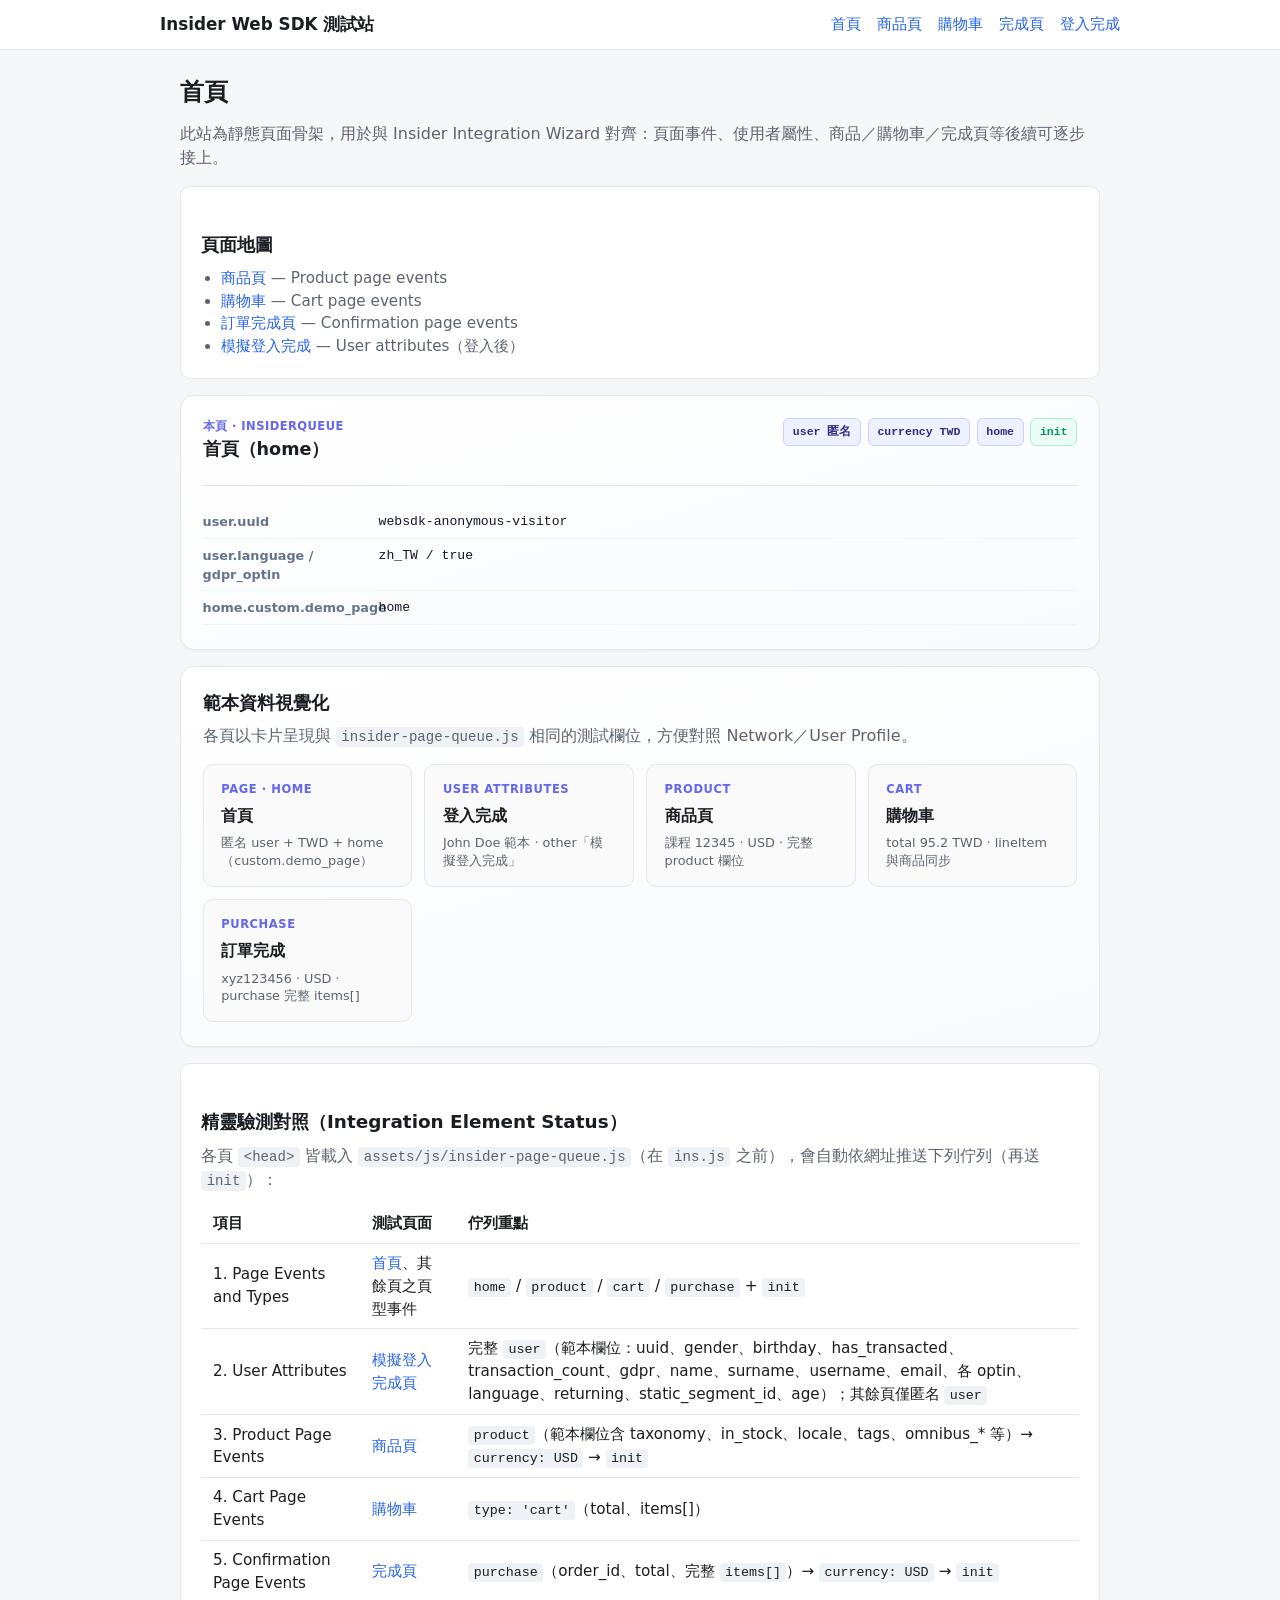
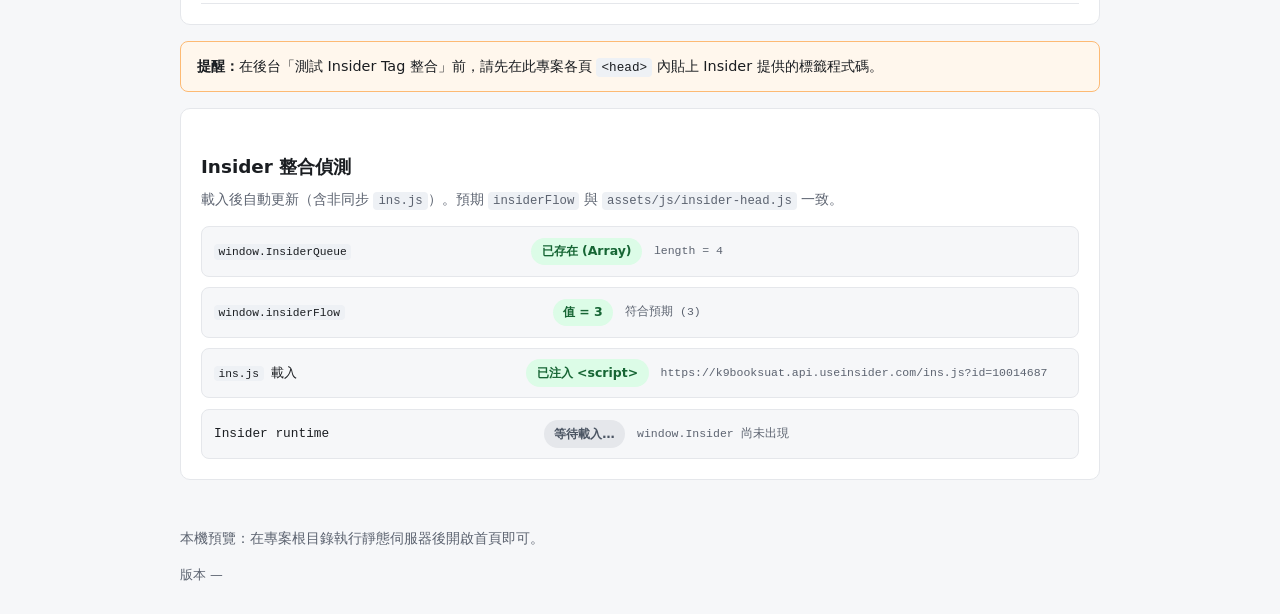
==== index.html @ 1d361bc2 "chore: update Insider Web SDK test site" ====
<!DOCTYPE html>
<html lang="zh-Hant">
  <head>
    <meta charset="utf-8" />
    <meta name="viewport" content="width=device-width, initial-scale=1" />
    <script src="assets/js/insider-head.js"></script>
    <script src="assets/js/insider-page-queue.js"></script>
    <script
      async
      src="https://k9booksuat.api.useinsider.com/ins.js?id=10014687"
    ></script>
    <title>首頁 · Insider Web SDK 測試站</title>
    <link rel="stylesheet" href="assets/css/styles.css" />
  </head>
  <body>
    <aside
      class="wizard-banner"
      id="wizard-test-banner"
      hidden
      aria-label="Insider 整合精靈測試模式"
    >
      <p>
        <strong>Insider 測試連結已啟用。</strong>
        此頁由精靈「Test Integration」開啟；請保留此分頁並依
        <strong>Testing Modal</strong> 完成步驟，再回到精靈按
        <strong>Update Test Results</strong>。若狀態未更新，請檢查是否阻擋第三方
        Cookie／追蹤保護，並確認帳號允許的網域包含此 GitHub Pages 網址。
      </p>
      <p class="wizard-banner__meta">
        <code>webSdkWizard</code> 表示精靈測試模式；
        <code>insObjectName=homePage</code> 對應「首頁 Web SDK」檢查；
        <code>queryHash</code> 為本次驗證用雜湊（由後台產生）。
      </p>
    </aside>
    <script>
      (function () {
        try {
          var q = new URLSearchParams(window.location.search);
          if (q.has("webSdkWizard") || q.has("insObjectName")) {
            document.addEventListener("DOMContentLoaded", function () {
              var el = document.getElementById("wizard-test-banner");
              if (el) el.hidden = false;
            });
          }
        } catch (e) {}
      })();
    </script>
    <header class="site-header">
      <div class="site-header-inner">
        <a class="brand" href="index.html">Insider Web SDK 測試站</a>
        <nav aria-label="主要導覽">
          <a href="index.html" aria-current="page">首頁</a>
          <a href="product.html">商品頁</a>
          <a href="cart.html">購物車</a>
          <a href="confirmation.html">完成頁</a>
          <a href="login-complete.html">登入完成</a>
        </nav>
      </div>
    </header>
    <main>
      <h1>首頁</h1>
      <p>
        此站為靜態頁面骨架，用於與 Insider Integration Wizard
        對齊：頁面事件、使用者屬性、商品／購物車／完成頁等後續可逐步接上。
      </p>
      <div class="card">
        <h2>頁面地圖</h2>
        <ul class="meta">
          <li><a href="product.html">商品頁</a> — Product page events</li>
          <li><a href="cart.html">購物車</a> — Cart page events</li>
          <li>
            <a href="confirmation.html">訂單完成頁</a> — Confirmation page
            events
          </li>
          <li>
            <a href="login-complete.html">模擬登入完成</a> — User attributes（登入後）
          </li>
        </ul>
      </div>

      <section class="insider-preview insider-preview--compact" aria-labelledby="preview-home-h2">
        <header class="insider-preview__header">
          <div>
            <p class="insider-preview__eyebrow">本頁 · InsiderQueue</p>
            <h2 id="preview-home-h2" class="insider-preview__title" style="font-size: 1.1rem">
              首頁（home）
            </h2>
          </div>
          <div class="insider-preview__chips">
            <span class="chip chip--queue">user 匿名</span>
            <span class="chip chip--queue">currency TWD</span>
            <span class="chip chip--queue">home</span>
            <span class="chip chip--accent">init</span>
          </div>
        </header>
        <dl class="kv-grid insider-preview--compact">
          <div>
            <dt>user.uuid</dt>
            <dd>websdk-anonymous-visitor</dd>
          </div>
          <div>
            <dt>user.language / gdpr_optin</dt>
            <dd>zh_TW / true</dd>
          </div>
          <div>
            <dt>home.custom.demo_page</dt>
            <dd>home</dd>
          </div>
        </dl>
      </section>

      <section class="insider-preview insider-preview--dashboard" aria-labelledby="dash-title">
        <h2 id="dash-title">範本資料視覺化</h2>
        <p class="meta" style="margin-bottom: 0">
          各頁以卡片呈現與 <code>insider-page-queue.js</code> 相同的測試欄位，方便對照
          Network／User Profile。
        </p>
        <div class="dash-tiles">
          <a class="dash-tile" href="index.html">
            <p class="dash-tile__label">Page · home</p>
            <p class="dash-tile__title">首頁</p>
            <p class="dash-tile__meta">匿名 user + TWD + home（custom.demo_page）</p>
          </a>
          <a class="dash-tile" href="login-complete.html">
            <p class="dash-tile__label">User attributes</p>
            <p class="dash-tile__title">登入完成</p>
            <p class="dash-tile__meta">John Doe 範本 · other「模擬登入完成」</p>
          </a>
          <a class="dash-tile" href="product.html">
            <p class="dash-tile__label">Product</p>
            <p class="dash-tile__title">商品頁</p>
            <p class="dash-tile__meta">課程 12345 · USD · 完整 product 欄位</p>
          </a>
          <a class="dash-tile" href="cart.html">
            <p class="dash-tile__label">Cart</p>
            <p class="dash-tile__title">購物車</p>
            <p class="dash-tile__meta">total 95.2 TWD · lineItem 與商品同步</p>
          </a>
          <a class="dash-tile" href="confirmation.html">
            <p class="dash-tile__label">Purchase</p>
            <p class="dash-tile__title">訂單完成</p>
            <p class="dash-tile__meta">xyz123456 · USD · purchase 完整 items[]</p>
          </a>
        </div>
      </section>

      <div class="card">
        <h2>精靈驗測對照（Integration Element Status）</h2>
        <p class="meta" style="margin-bottom: 0.75rem">
          各頁 <code>&lt;head&gt;</code> 皆載入
          <code>assets/js/insider-page-queue.js</code>（在
          <code>ins.js</code> 之前），會自動依網址推送下列佇列（再送
          <code>init</code>）：
        </p>
        <table>
          <thead>
            <tr>
              <th>項目</th>
              <th>測試頁面</th>
              <th>佇列重點</th>
            </tr>
          </thead>
          <tbody>
            <tr>
              <td>1. Page Events and Types</td>
              <td>
                <a href="index.html">首頁</a>、其餘頁之頁型事件
              </td>
              <td><code>home</code> / <code>product</code> / <code>cart</code> / <code>purchase</code> + <code>init</code></td>
            </tr>
            <tr>
              <td>2. User Attributes</td>
              <td>
                <a href="login-complete.html">模擬登入完成頁</a>
              </td>
              <td>
                完整 <code>user</code>（範本欄位：uuid、gender、birthday、has_transacted、transaction_count、gdpr、name、surname、username、email、各
                optin、language、returning、static_segment_id、age）；其餘頁僅匿名
                <code>user</code>
              </td>
            </tr>
            <tr>
              <td>3. Product Page Events</td>
              <td><a href="product.html">商品頁</a></td>
              <td>
                <code>product</code>（範本欄位含 taxonomy、in_stock、locale、tags、omnibus_* 等）→
                <code>currency: USD</code> → <code>init</code>
              </td>
            </tr>
            <tr>
              <td>4. Cart Page Events</td>
              <td><a href="cart.html">購物車</a></td>
              <td><code>type: &apos;cart&apos;</code>（total、items[]）</td>
            </tr>
            <tr>
              <td>5. Confirmation Page Events</td>
              <td><a href="confirmation.html">完成頁</a></td>
              <td>
                <code>purchase</code>（order_id、total、完整
                <code>items[]</code>）→ <code>currency: USD</code> →
                <code>init</code>
              </td>
            </tr>
          </tbody>
        </table>
      </div>
      <div class="notice">
        <strong>提醒：</strong>在後台「測試 Insider Tag
        整合」前，請先在此專案各頁 <code>&lt;head&gt;</code> 內貼上 Insider
        提供的標籤程式碼。
      </div>

      <section
        class="card insider-diagnostics"
        id="insider-diagnostics"
        aria-labelledby="insider-diagnostics-heading"
      >
        <h2 id="insider-diagnostics-heading">Insider 整合偵測</h2>
        <p class="insider-diagnostics__hint">
          載入後自動更新（含非同步 <code>ins.js</code>）。預期
          <code>insiderFlow</code> 與
          <code>assets/js/insider-head.js</code> 一致。
        </p>
        <div class="insider-diagnostics__table" role="list">
          <div class="insider-diagnostics__row" role="listitem">
            <div class="insider-diagnostics__label">
              <code>window.InsiderQueue</code>
            </div>
            <div>
              <span
                class="insider-diagnostics__pill insider-diagnostics__pill--muted"
                data-diag="queue-status"
                >檢查中…</span
              >
            </div>
            <div class="insider-diagnostics__detail" data-diag="queue-detail">
              —
            </div>
          </div>
          <div class="insider-diagnostics__row" role="listitem">
            <div class="insider-diagnostics__label">
              <code>window.insiderFlow</code>
            </div>
            <div>
              <span
                class="insider-diagnostics__pill insider-diagnostics__pill--muted"
                data-diag="flow-status"
                >檢查中…</span
              >
            </div>
            <div class="insider-diagnostics__detail" data-diag="flow-detail">
              —
            </div>
          </div>
          <div class="insider-diagnostics__row" role="listitem">
            <div class="insider-diagnostics__label"><code>ins.js</code> 載入</div>
            <div>
              <span
                class="insider-diagnostics__pill insider-diagnostics__pill--muted"
                data-diag="script-status"
                >檢查中…</span
              >
            </div>
            <div class="insider-diagnostics__detail" data-diag="script-detail">
              —
            </div>
          </div>
          <div class="insider-diagnostics__row" role="listitem">
            <div class="insider-diagnostics__label">Insider runtime</div>
            <div>
              <span
                class="insider-diagnostics__pill insider-diagnostics__pill--muted"
                data-diag="runtime-status"
                >檢查中…</span
              >
            </div>
            <div class="insider-diagnostics__detail" data-diag="runtime-detail">
              —
            </div>
          </div>
        </div>
      </section>
    </main>
    <footer class="site-footer">
      <p>本機預覽：在專案根目錄執行靜態伺服器後開啟首頁即可。</p>
      <p class="site-version">版本 <span class="js-version-display">—</span></p>
    </footer>
    <script src="assets/js/site.js" defer></script>
    <script src="assets/js/insider-diagnostics.js" defer></script>
  </body>
</html>
---- assets/css/styles.css ----
:root {
  --bg: #f6f7f9;
  --surface: #fff;
  --text: #1a1d21;
  --muted: #5c6370;
  --accent: #2563eb;
  --border: #e5e7eb;
  --warn-bg: #fff7ed;
  --warn-border: #fdba74;
}

*,
*::before,
*::after {
  box-sizing: border-box;
}

body {
  margin: 0;
  font-family: system-ui, -apple-system, "Segoe UI", Roboto, "Noto Sans TC",
    sans-serif;
  font-size: 16px;
  line-height: 1.5;
  color: var(--text);
  background: var(--bg);
}

.wizard-banner {
  max-width: 960px;
  margin: 0 auto;
  padding: 0.75rem 1.25rem;
  background: #eff6ff;
  border-bottom: 1px solid #bfdbfe;
  font-size: 0.9rem;
  color: var(--text);
}

.wizard-banner p {
  margin: 0 0 0.5rem;
  color: var(--text);
}

.wizard-banner p:last-child {
  margin-bottom: 0;
}

.wizard-banner__meta {
  font-size: 0.82rem;
  color: var(--muted);
}

a {
  color: var(--accent);
  text-decoration: none;
}

a:hover {
  text-decoration: underline;
}

.site-header {
  background: var(--surface);
  border-bottom: 1px solid var(--border);
  padding: 0.75rem 1.25rem;
  position: sticky;
  top: 0;
  z-index: 10;
}

.site-header-inner {
  max-width: 960px;
  margin: 0 auto;
  display: flex;
  align-items: center;
  justify-content: space-between;
  gap: 1rem;
  flex-wrap: wrap;
}

.brand {
  font-weight: 700;
  font-size: 1.05rem;
  color: var(--text);
}

.brand:hover {
  text-decoration: none;
}

nav {
  display: flex;
  flex-wrap: wrap;
  gap: 0.5rem 1rem;
}

nav a {
  font-size: 0.95rem;
}

main {
  max-width: 960px;
  margin: 0 auto;
  padding: 1.5rem 1.25rem 3rem;
}

h1 {
  font-size: 1.5rem;
  margin: 0 0 0.75rem;
}

h2 {
  font-size: 1.15rem;
  margin: 1.5rem 0 0.5rem;
}

p {
  margin: 0 0 1rem;
  color: var(--muted);
}

.card {
  background: var(--surface);
  border: 1px solid var(--border);
  border-radius: 10px;
  padding: 1.25rem;
  margin-top: 1rem;
}

.notice {
  background: var(--warn-bg);
  border: 1px solid var(--warn-border);
  border-radius: 8px;
  padding: 0.875rem 1rem;
  font-size: 0.9rem;
  color: var(--text);
  margin-top: 1rem;
}

.notice strong {
  color: var(--text);
}

ul.meta {
  margin: 0;
  padding-left: 1.25rem;
  color: var(--muted);
  font-size: 0.95rem;
}

code {
  font-size: 0.88em;
  background: #eef1f5;
  padding: 0.15em 0.4em;
  border-radius: 4px;
}

table {
  width: 100%;
  border-collapse: collapse;
  font-size: 0.95rem;
  margin-top: 0.5rem;
}

th,
td {
  text-align: left;
  padding: 0.5rem 0.75rem;
  border-bottom: 1px solid var(--border);
}

th {
  font-weight: 600;
  color: var(--text);
}

.site-footer {
  max-width: 960px;
  margin: 0 auto;
  padding: 0 1.25rem 2rem;
  font-size: 0.85rem;
  color: var(--muted);
}

.site-footer .site-version {
  margin: 0.35rem 0 0;
  font-size: 0.8rem;
  color: var(--muted);
}

/* Insider 整合偵測區塊 */
.insider-diagnostics {
  margin-top: 1rem;
}

.insider-diagnostics__hint {
  margin: 0 0 1rem;
  font-size: 0.875rem;
  color: var(--muted);
}

.insider-diagnostics__table {
  display: flex;
  flex-direction: column;
  gap: 0.65rem;
}

.insider-diagnostics__row {
  display: grid;
  grid-template-columns: minmax(0, 1fr) auto minmax(0, 1.35fr);
  gap: 0.65rem 0.75rem;
  align-items: center;
  padding: 0.65rem 0.75rem;
  background: var(--bg);
  border: 1px solid var(--border);
  border-radius: 8px;
}

@media (max-width: 640px) {
  .insider-diagnostics__row {
    grid-template-columns: 1fr;
    align-items: start;
  }
}

.insider-diagnostics__label {
  font-family: ui-monospace, SFMono-Regular, Menlo, Monaco, Consolas, monospace;
  font-size: 0.8rem;
  color: var(--text);
  word-break: break-all;
}

.insider-diagnostics__pill {
  display: inline-block;
  font-size: 0.78rem;
  font-weight: 600;
  padding: 0.28rem 0.65rem;
  border-radius: 999px;
  white-space: nowrap;
}

.insider-diagnostics__pill--ok {
  background: #dcfce7;
  color: #166534;
}

.insider-diagnostics__pill--warn {
  background: #fef3c7;
  color: #92400e;
}

.insider-diagnostics__pill--bad {
  background: #fee2e2;
  color: #991b1b;
}

.insider-diagnostics__pill--muted {
  background: #e5e7eb;
  color: #4b5563;
}

.insider-diagnostics__detail {
  font-family: ui-monospace, SFMono-Regular, Menlo, Monaco, Consolas, monospace;
  font-size: 0.72rem;
  color: var(--muted);
  word-break: break-all;
  line-height: 1.45;
}

/* —— Insider 範本資料視覺化（與 insider-page-queue.js 對齊） —— */
:root {
  --preview-ink: #312e81;
  --preview-soft: #eef2ff;
  --preview-line: #c7d2fe;
  --preview-ok: #059669;
}

.insider-preview {
  background: linear-gradient(165deg, #fff 0%, #f8fafc 100%);
  border: 1px solid var(--border);
  border-radius: 14px;
  padding: 1.35rem 1.35rem 1.5rem;
  margin-top: 1rem;
  box-shadow: 0 1px 2px rgba(15, 23, 42, 0.04);
}

.insider-preview > h2:first-child {
  margin-top: 0;
}

.insider-preview__eyebrow {
  margin: 0 0 0.25rem;
  font-size: 0.72rem;
  font-weight: 600;
  letter-spacing: 0.04em;
  text-transform: uppercase;
  color: #6366f1;
}

.insider-preview__title {
  margin: 0 0 0.5rem;
  font-size: 1.35rem;
  line-height: 1.25;
  color: var(--text);
}

.insider-preview__header {
  display: flex;
  flex-wrap: wrap;
  justify-content: space-between;
  align-items: flex-start;
  gap: 1rem;
  margin-bottom: 1.25rem;
  padding-bottom: 1rem;
  border-bottom: 1px solid var(--border);
}

.insider-preview__chips {
  display: flex;
  flex-wrap: wrap;
  gap: 0.4rem;
}

.chip {
  display: inline-flex;
  align-items: center;
  font-size: 0.72rem;
  font-weight: 600;
  padding: 0.28rem 0.55rem;
  border-radius: 6px;
  font-family: ui-monospace, SFMono-Regular, Menlo, monospace;
}

.chip--queue {
  background: var(--preview-soft);
  color: var(--preview-ink);
  border: 1px solid var(--preview-line);
}

.chip--accent {
  background: #ecfdf5;
  color: var(--preview-ok);
  border: 1px solid #a7f3d0;
}

.taxonomy-crumbs {
  display: flex;
  flex-wrap: wrap;
  gap: 0.35rem;
  align-items: center;
  margin: 0.35rem 0 0;
  padding: 0;
  list-style: none;
  font-size: 0.85rem;
  color: var(--muted);
}

.taxonomy-crumbs li {
  display: inline-flex;
  align-items: center;
}

.taxonomy-crumbs li:not(:last-child)::after {
  content: "/";
  margin-left: 0.35rem;
  color: var(--border);
  font-weight: 300;
}

.tag-pills {
  display: flex;
  flex-wrap: wrap;
  gap: 0.35rem;
  margin: 0.5rem 0 0;
  padding: 0;
  list-style: none;
}

.tag-pills li {
  font-size: 0.78rem;
  padding: 0.2rem 0.55rem;
  border-radius: 999px;
  background: #f1f5f9;
  color: #475569;
  border: 1px solid #e2e8f0;
}

.product-hero {
  display: grid;
  grid-template-columns: minmax(0, 220px) 1fr;
  gap: 1.25rem;
  align-items: start;
}

@media (max-width: 640px) {
  .product-hero {
    grid-template-columns: 1fr;
  }
}

.product-hero__media {
  margin: 0;
  border-radius: 12px;
  overflow: hidden;
  border: 1px solid var(--border);
  background: #f1f5f9;
  aspect-ratio: 4 / 3;
}

.product-hero__media img {
  display: block;
  width: 100%;
  height: 100%;
  object-fit: cover;
}

.price-block {
  display: flex;
  flex-wrap: wrap;
  align-items: baseline;
  gap: 0.65rem 1rem;
  margin-bottom: 1rem;
}

.price-block__sale {
  font-size: 1.75rem;
  font-weight: 800;
  color: #0f172a;
  letter-spacing: -0.02em;
}

.price-block__list {
  font-size: 1rem;
  color: var(--muted);
  text-decoration: line-through;
}

.price-block__currency {
  font-size: 0.85rem;
  font-weight: 600;
  color: #6366f1;
  background: var(--preview-soft);
  padding: 0.2rem 0.5rem;
  border-radius: 6px;
}

.kv-grid {
  display: grid;
  gap: 0;
  margin: 0;
}

.kv-grid > div {
  display: grid;
  grid-template-columns: minmax(100px, 160px) 1fr;
  gap: 0.5rem 1rem;
  padding: 0.55rem 0;
  border-bottom: 1px solid #f1f5f9;
  font-size: 0.88rem;
}

@media (max-width: 520px) {
  .kv-grid > div {
    grid-template-columns: 1fr;
  }
}

.kv-grid dt {
  margin: 0;
  font-weight: 600;
  color: #64748b;
  font-size: 0.8rem;
}

.kv-grid dd {
  margin: 0;
  font-family: ui-monospace, SFMono-Regular, Menlo, monospace;
  font-size: 0.82rem;
  color: #0f172a;
  word-break: break-word;
}

.kv-grid dd.bool-true {
  color: var(--preview-ok);
  font-weight: 600;
}

.rating-stars {
  color: #f59e0b;
  letter-spacing: 0.08em;
}

.cart-visual {
  border-radius: 12px;
  border: 1px solid var(--border);
  overflow: hidden;
  background: var(--surface);
}

.cart-visual__head {
  display: flex;
  justify-content: space-between;
  align-items: center;
  padding: 0.75rem 1rem;
  background: linear-gradient(90deg, #f8fafc, #fff);
  border-bottom: 1px solid var(--border);
  font-weight: 600;
  font-size: 0.9rem;
}

.cart-visual__total {
  font-family: ui-monospace, Menlo, monospace;
  font-size: 1.05rem;
  color: #0f172a;
}

.cart-visual table {
  margin-top: 0;
}

.cart-visual tbody tr:last-child td {
  border-bottom: none;
}

.order-success {
  text-align: center;
  padding: 1.25rem 1rem 0.5rem;
}

.order-success__icon {
  width: 52px;
  height: 52px;
  margin: 0 auto 0.75rem;
  border-radius: 50%;
  background: #ecfdf5;
  color: var(--preview-ok);
  font-size: 1.75rem;
  line-height: 52px;
  font-weight: 700;
}

.order-success__id {
  font-family: ui-monospace, Menlo, monospace;
  font-size: 1.1rem;
  color: var(--text);
  margin: 0.25rem 0 0;
}

.user-card {
  display: grid;
  grid-template-columns: auto 1fr;
  gap: 1rem;
  align-items: start;
}

@media (max-width: 520px) {
  .user-card {
    grid-template-columns: 1fr;
    justify-items: center;
    text-align: center;
  }
}

.user-card__avatar {
  width: 88px;
  height: 88px;
  border-radius: 50%;
  background: linear-gradient(135deg, #6366f1, #8b5cf6);
  color: #fff;
  display: flex;
  align-items: center;
  justify-content: center;
  font-weight: 800;
  font-size: 1.65rem;
  flex-shrink: 0;
  box-shadow: 0 8px 24px rgba(99, 102, 241, 0.35);
}

.dash-tiles {
  display: grid;
  grid-template-columns: repeat(auto-fill, minmax(200px, 1fr));
  gap: 0.75rem;
  margin-top: 1rem;
}

.dash-tile {
  display: block;
  padding: 1rem 1.1rem;
  border-radius: 10px;
  border: 1px solid var(--border);
  background: #fafafa;
  color: inherit;
  text-decoration: none;
  transition: border-color 0.15s, box-shadow 0.15s, transform 0.12s;
}

.dash-tile:hover {
  border-color: #a5b4fc;
  box-shadow: 0 6px 20px rgba(99, 102, 241, 0.12);
  transform: translateY(-2px);
  text-decoration: none;
}

.dash-tile__label {
  font-size: 0.72rem;
  font-weight: 700;
  text-transform: uppercase;
  letter-spacing: 0.05em;
  color: #6366f1;
  margin: 0 0 0.35rem;
}

.dash-tile__title {
  margin: 0;
  font-size: 1rem;
  font-weight: 700;
  color: var(--text);
}

.dash-tile__meta {
  margin: 0.4rem 0 0;
  font-size: 0.8rem;
  color: var(--muted);
  line-height: 1.4;
}

.insider-preview--compact .kv-grid > div {
  padding: 0.4rem 0;
}
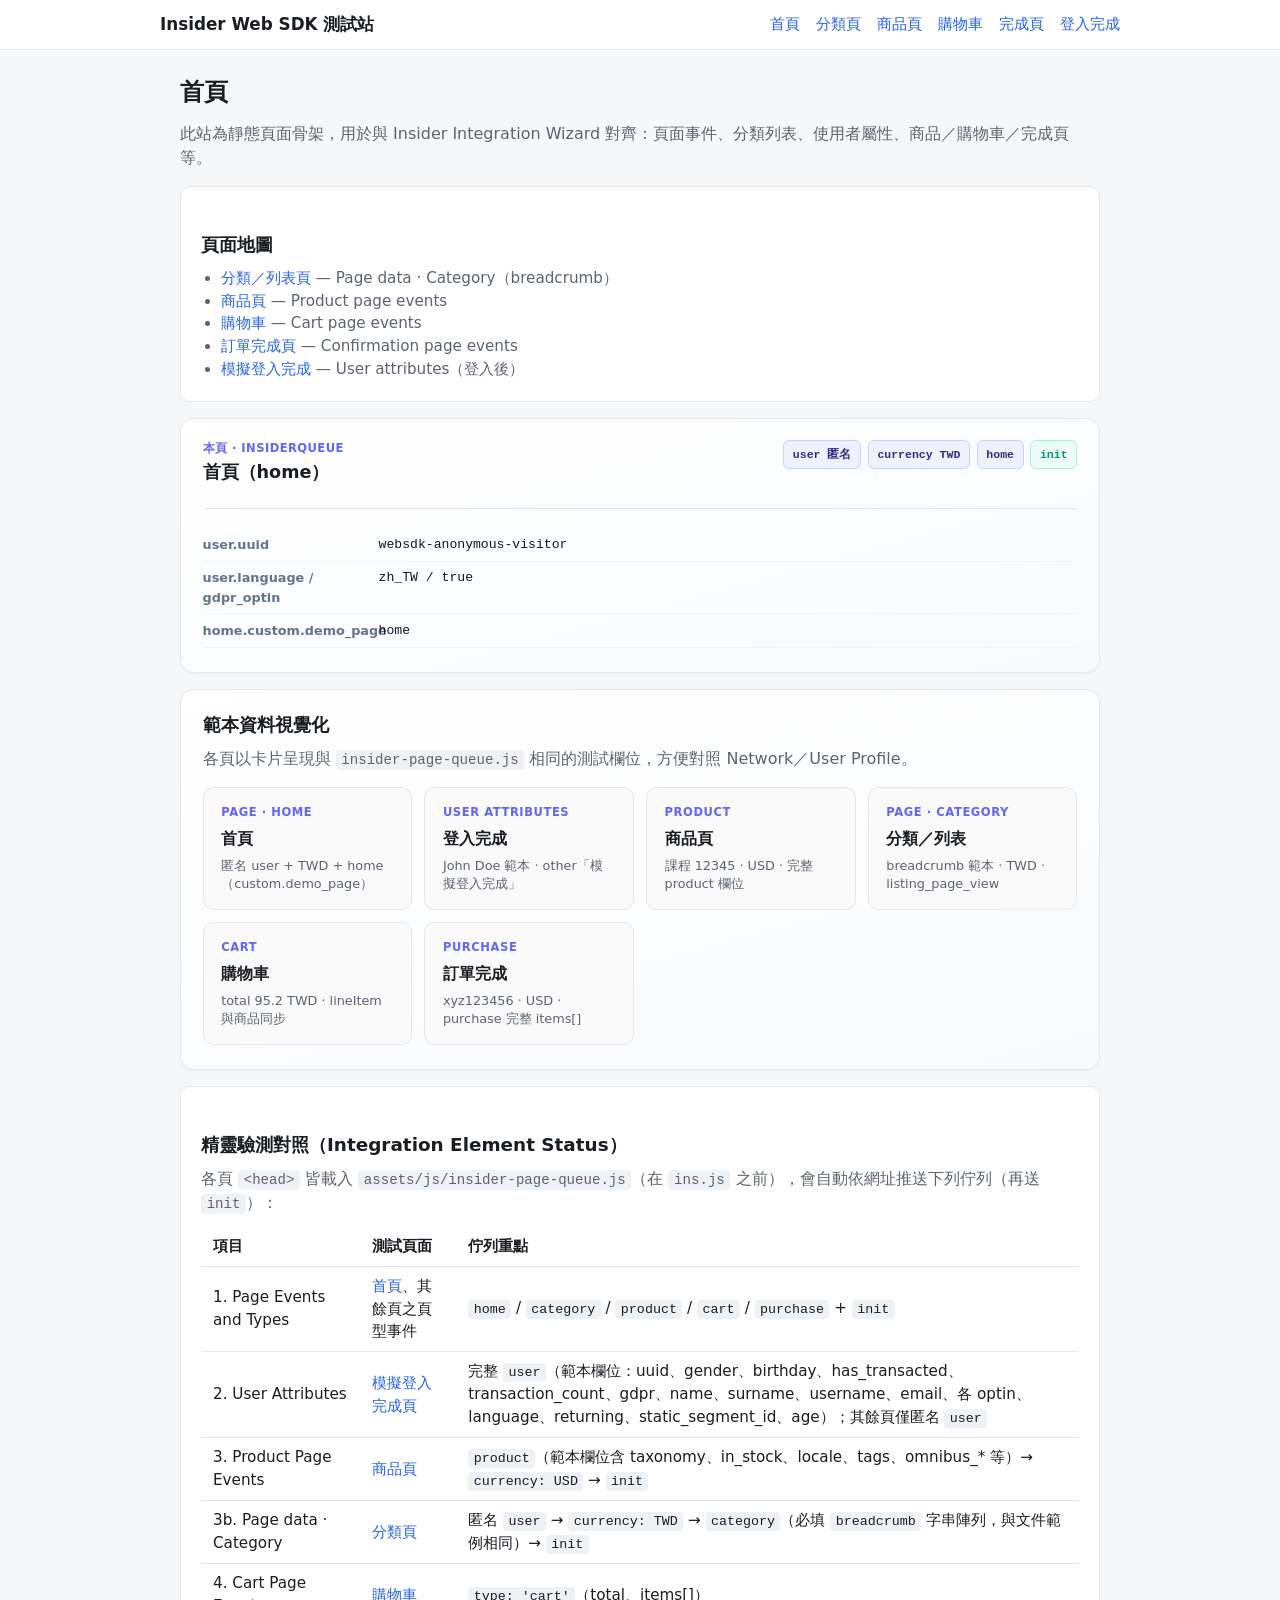
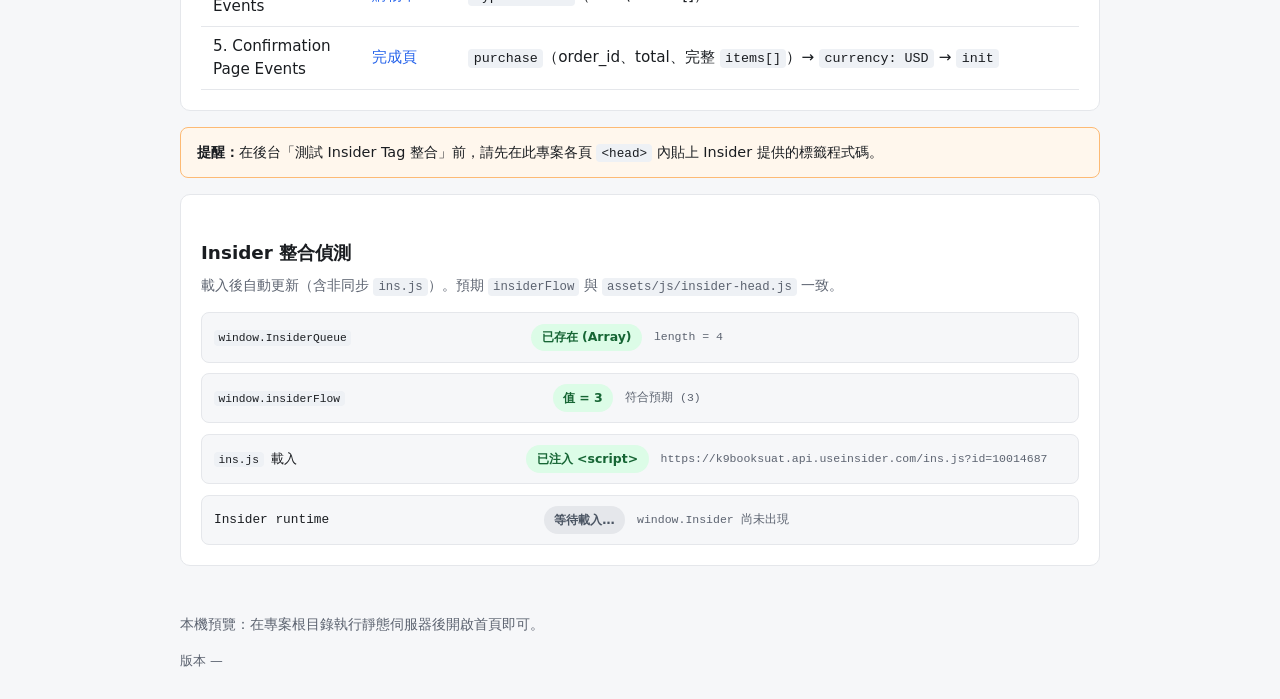
==== commit e94af8de: "chore: update Insider Web SDK test site" ====
--- a/index.html
+++ b/index.html
@@ -50,6 +50,7 @@
         <a class="brand" href="index.html">Insider Web SDK 測試站</a>
         <nav aria-label="主要導覽">
           <a href="index.html" aria-current="page">首頁</a>
+          <a href="category.html">分類頁</a>
           <a href="product.html">商品頁</a>
           <a href="cart.html">購物車</a>
           <a href="confirmation.html">完成頁</a>
@@ -61,11 +62,14 @@
       <h1>首頁</h1>
       <p>
         此站為靜態頁面骨架，用於與 Insider Integration Wizard
-        對齊：頁面事件、使用者屬性、商品／購物車／完成頁等後續可逐步接上。
+        對齊：頁面事件、分類列表、使用者屬性、商品／購物車／完成頁等。
       </p>
       <div class="card">
         <h2>頁面地圖</h2>
         <ul class="meta">
+          <li>
+            <a href="category.html">分類／列表頁</a> — Page data · Category（breadcrumb）
+          </li>
           <li><a href="product.html">商品頁</a> — Product page events</li>
           <li><a href="cart.html">購物車</a> — Cart page events</li>
           <li>
@@ -131,6 +135,11 @@
             <p class="dash-tile__title">商品頁</p>
             <p class="dash-tile__meta">課程 12345 · USD · 完整 product 欄位</p>
           </a>
+          <a class="dash-tile" href="category.html">
+            <p class="dash-tile__label">Page · category</p>
+            <p class="dash-tile__title">分類／列表</p>
+            <p class="dash-tile__meta">breadcrumb 範本 · TWD · listing_page_view</p>
+          </a>
           <a class="dash-tile" href="cart.html">
             <p class="dash-tile__label">Cart</p>
             <p class="dash-tile__title">購物車</p>
@@ -166,7 +175,7 @@
               <td>
                 <a href="index.html">首頁</a>、其餘頁之頁型事件
               </td>
-              <td><code>home</code> / <code>product</code> / <code>cart</code> / <code>purchase</code> + <code>init</code></td>
+              <td><code>home</code> / <code>category</code> / <code>product</code> / <code>cart</code> / <code>purchase</code> + <code>init</code></td>
             </tr>
             <tr>
               <td>2. User Attributes</td>
@@ -185,6 +194,15 @@
               <td>
                 <code>product</code>（範本欄位含 taxonomy、in_stock、locale、tags、omnibus_* 等）→
                 <code>currency: USD</code> → <code>init</code>
+              </td>
+            </tr>
+            <tr>
+              <td>3b. Page data · Category</td>
+              <td><a href="category.html">分類頁</a></td>
+              <td>
+                匿名 <code>user</code> → <code>currency: TWD</code> →
+                <code>category</code>（必填 <code>breadcrumb</code> 字串陣列，與文件範例相同）→
+                <code>init</code>
               </td>
             </tr>
             <tr>
--- a/assets/css/styles.css
+++ b/assets/css/styles.css
@@ -519,6 +519,153 @@
 
 .cart-visual tbody tr:last-child td {
   border-bottom: none;
+}
+
+/* 分類／列表頁 · 範本預覽（僅 UI 示意，佇列仍以 breadcrumb 為準） */
+.insider-preview--category .insider-preview__header {
+  border-bottom-color: #e0e7ff;
+}
+
+.category-preview {
+  border-radius: 12px;
+  border: 1px solid var(--border);
+  overflow: hidden;
+  background: var(--surface);
+  margin-bottom: 1rem;
+}
+
+.category-preview__banner {
+  display: flex;
+  flex-wrap: wrap;
+  align-items: center;
+  gap: 0.5rem 0.85rem;
+  padding: 0.55rem 1rem;
+  background: linear-gradient(90deg, #eef2ff, #f8fafc);
+  border-bottom: 1px solid #e0e7ff;
+  font-size: 0.8rem;
+}
+
+.category-preview__banner-label {
+  font-size: 0.68rem;
+  font-weight: 700;
+  letter-spacing: 0.06em;
+  text-transform: uppercase;
+  color: #4338ca;
+  background: #fff;
+  border: 1px solid #c7d2fe;
+  padding: 0.2rem 0.5rem;
+  border-radius: 6px;
+}
+
+.category-preview__banner-hint {
+  color: var(--muted);
+  line-height: 1.45;
+}
+
+.category-preview__banner-hint code {
+  font-size: 0.76rem;
+  padding: 0.05rem 0.3rem;
+  border-radius: 4px;
+  background: #fff;
+  border: 1px solid var(--border);
+}
+
+.category-preview__toolbar {
+  display: flex;
+  justify-content: space-between;
+  align-items: center;
+  gap: 0.75rem;
+  padding: 0.75rem 1rem;
+  background: linear-gradient(90deg, #f8fafc, #fff);
+  border-bottom: 1px solid var(--border);
+  font-weight: 600;
+  font-size: 0.9rem;
+}
+
+.category-preview__count {
+  font-weight: 500;
+  font-size: 0.82rem;
+  color: var(--muted);
+  font-family: ui-monospace, Menlo, monospace;
+}
+
+.category-preview__grid {
+  display: grid;
+  grid-template-columns: repeat(auto-fill, minmax(148px, 1fr));
+  gap: 0.75rem;
+  padding: 1rem;
+  margin: 0;
+  list-style: none;
+}
+
+.category-preview-card {
+  display: flex;
+  flex-direction: column;
+  border-radius: 10px;
+  border: 1px solid #e2e8f0;
+  background: #fff;
+  overflow: hidden;
+  transition: border-color 0.15s, box-shadow 0.15s;
+}
+
+.category-preview-card:hover {
+  border-color: #a5b4fc;
+  box-shadow: 0 6px 16px rgba(99, 102, 241, 0.1);
+}
+
+.category-preview-card__media {
+  aspect-ratio: 3 / 4;
+  background: linear-gradient(160deg, #e0e7ff 0%, #fce7f3 55%, #fae8ff 100%);
+  display: flex;
+  align-items: center;
+  justify-content: center;
+  color: #6366f1;
+  font-size: 0.72rem;
+  font-weight: 700;
+  text-align: center;
+  padding: 0.5rem;
+  line-height: 1.35;
+}
+
+.category-preview-card__media--photo {
+  padding: 0;
+}
+
+.category-preview-card__media--photo img {
+  display: block;
+  width: 100%;
+  height: 100%;
+  object-fit: cover;
+}
+
+.category-preview-card__body {
+  padding: 0.65rem 0.7rem 0.75rem;
+  flex: 1;
+  display: flex;
+  flex-direction: column;
+  gap: 0.35rem;
+}
+
+.category-preview-card__title {
+  margin: 0;
+  font-size: 0.82rem;
+  font-weight: 700;
+  line-height: 1.35;
+  color: var(--text);
+}
+
+.category-preview-card__meta {
+  margin: 0;
+  font-size: 0.72rem;
+  color: var(--muted);
+}
+
+.category-preview-card__price {
+  margin-top: auto;
+  font-size: 0.78rem;
+  font-weight: 700;
+  color: #312e81;
+  font-family: ui-monospace, Menlo, monospace;
 }
 
 .order-success {
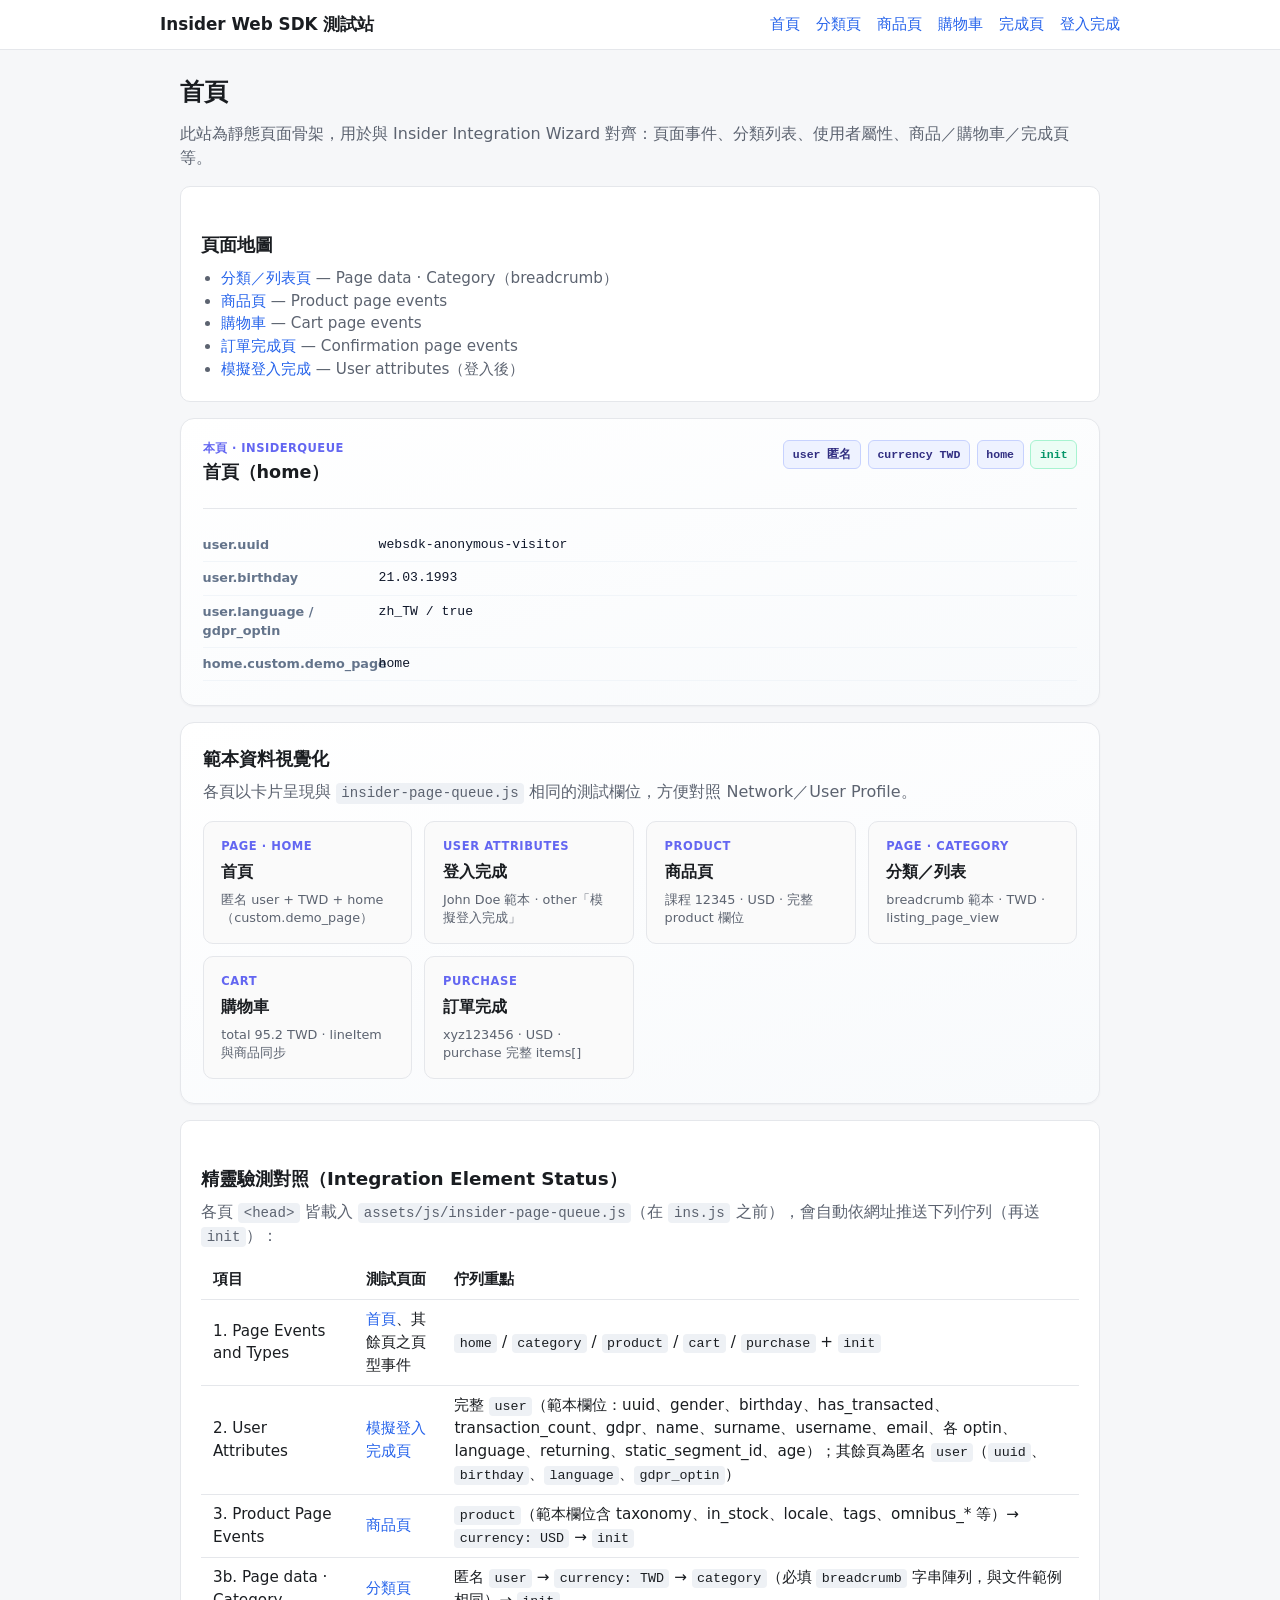
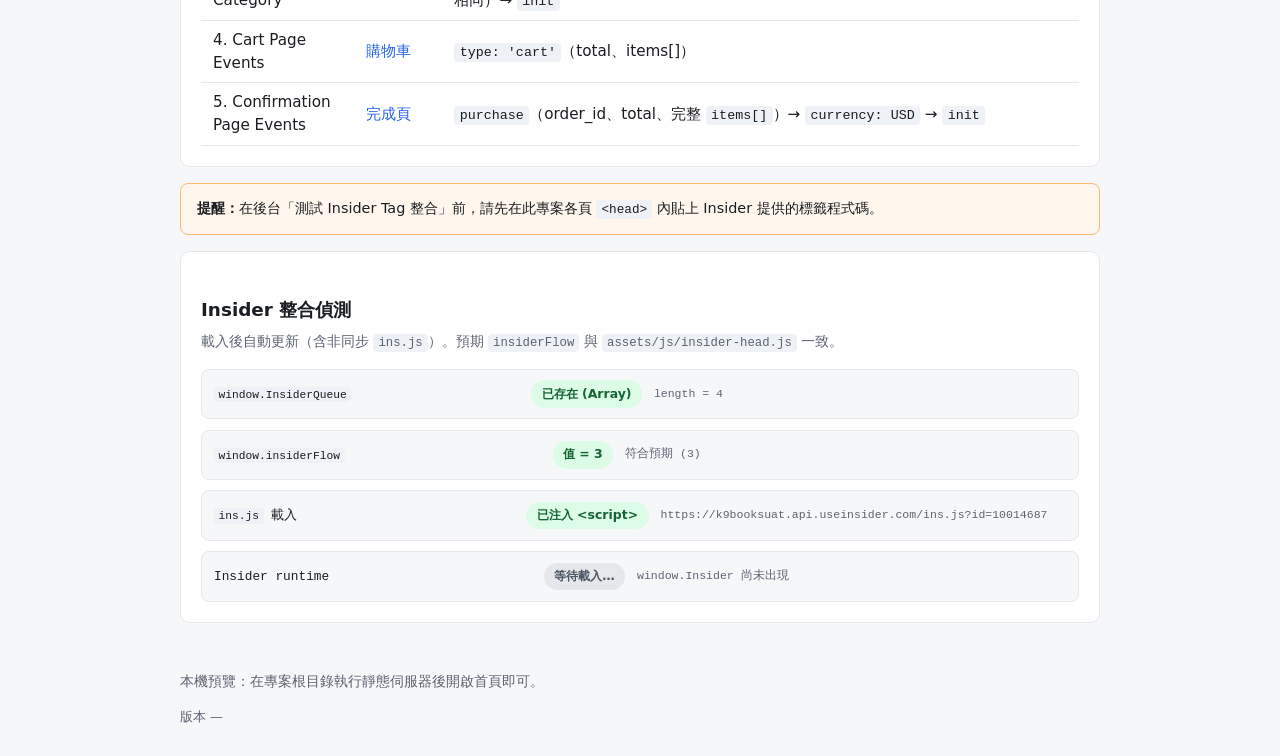
==== commit 73fe028e: "chore: update Insider Web SDK test site" ====
--- a/index.html
+++ b/index.html
@@ -103,6 +103,10 @@
             <dd>websdk-anonymous-visitor</dd>
           </div>
           <div>
+            <dt>user.birthday</dt>
+            <dd>21.03.1993</dd>
+          </div>
+          <div>
             <dt>user.language / gdpr_optin</dt>
             <dd>zh_TW / true</dd>
           </div>
@@ -184,8 +188,8 @@
               </td>
               <td>
                 完整 <code>user</code>（範本欄位：uuid、gender、birthday、has_transacted、transaction_count、gdpr、name、surname、username、email、各
-                optin、language、returning、static_segment_id、age）；其餘頁僅匿名
-                <code>user</code>
+                optin、language、returning、static_segment_id、age）；其餘頁為匿名
+                <code>user</code>（<code>uuid</code>、<code>birthday</code>、<code>language</code>、<code>gdpr_optin</code>）
               </td>
             </tr>
             <tr>
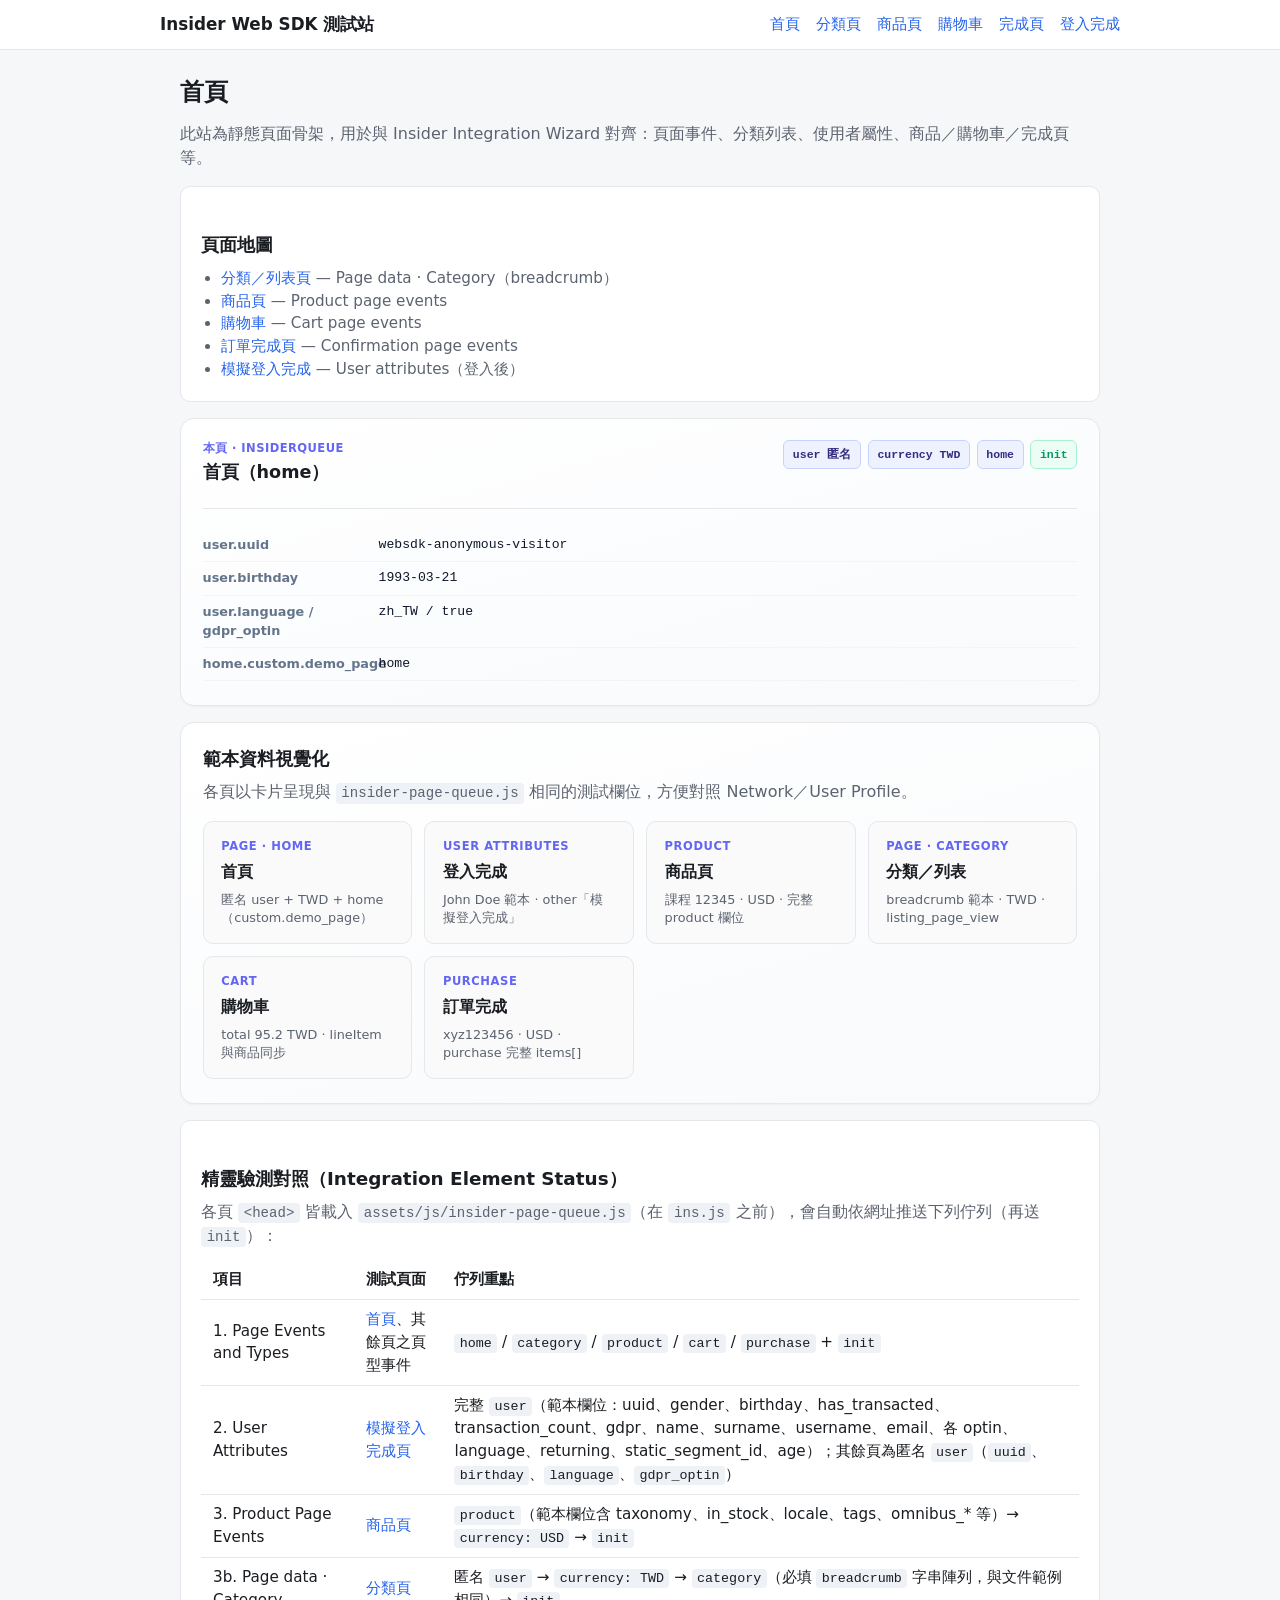
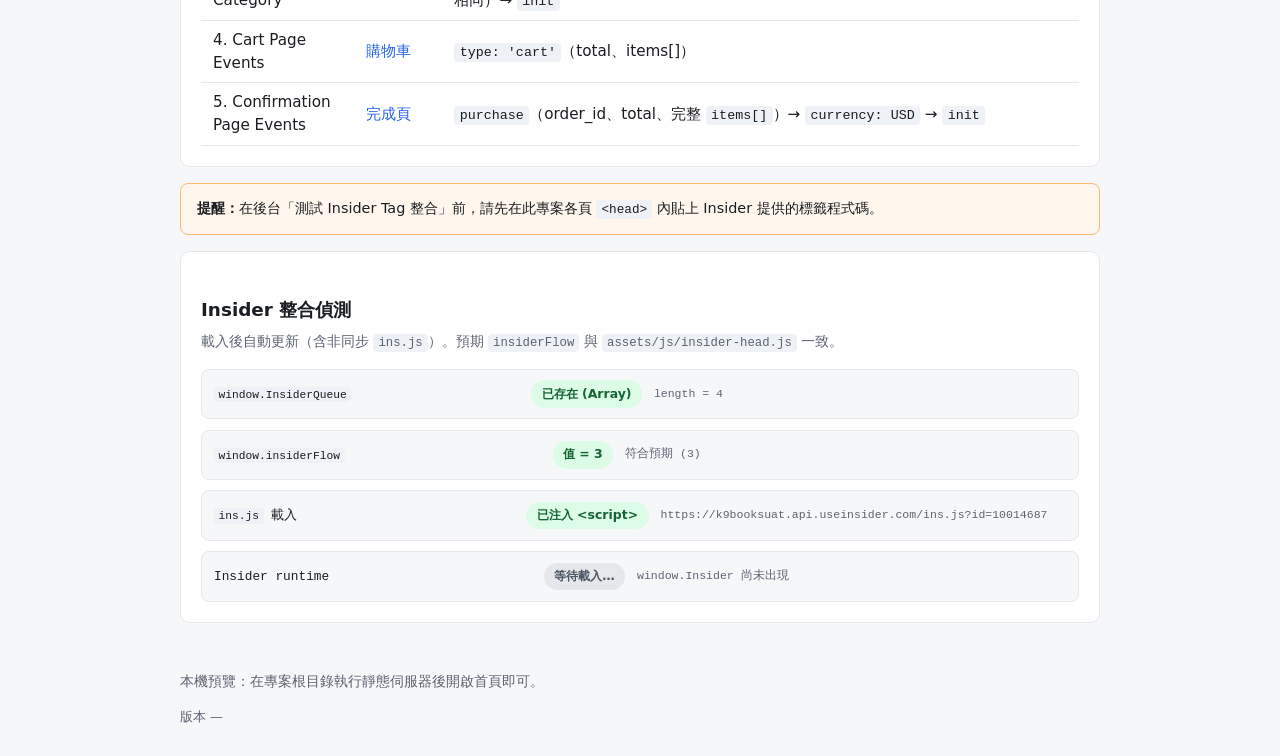
==== commit 66ae97a4: "chore: update Insider Web SDK test site" ====
--- a/index.html
+++ b/index.html
@@ -104,7 +104,7 @@
           </div>
           <div>
             <dt>user.birthday</dt>
-            <dd>21.03.1993</dd>
+            <dd>1993-03-21</dd>
           </div>
           <div>
             <dt>user.language / gdpr_optin</dt>
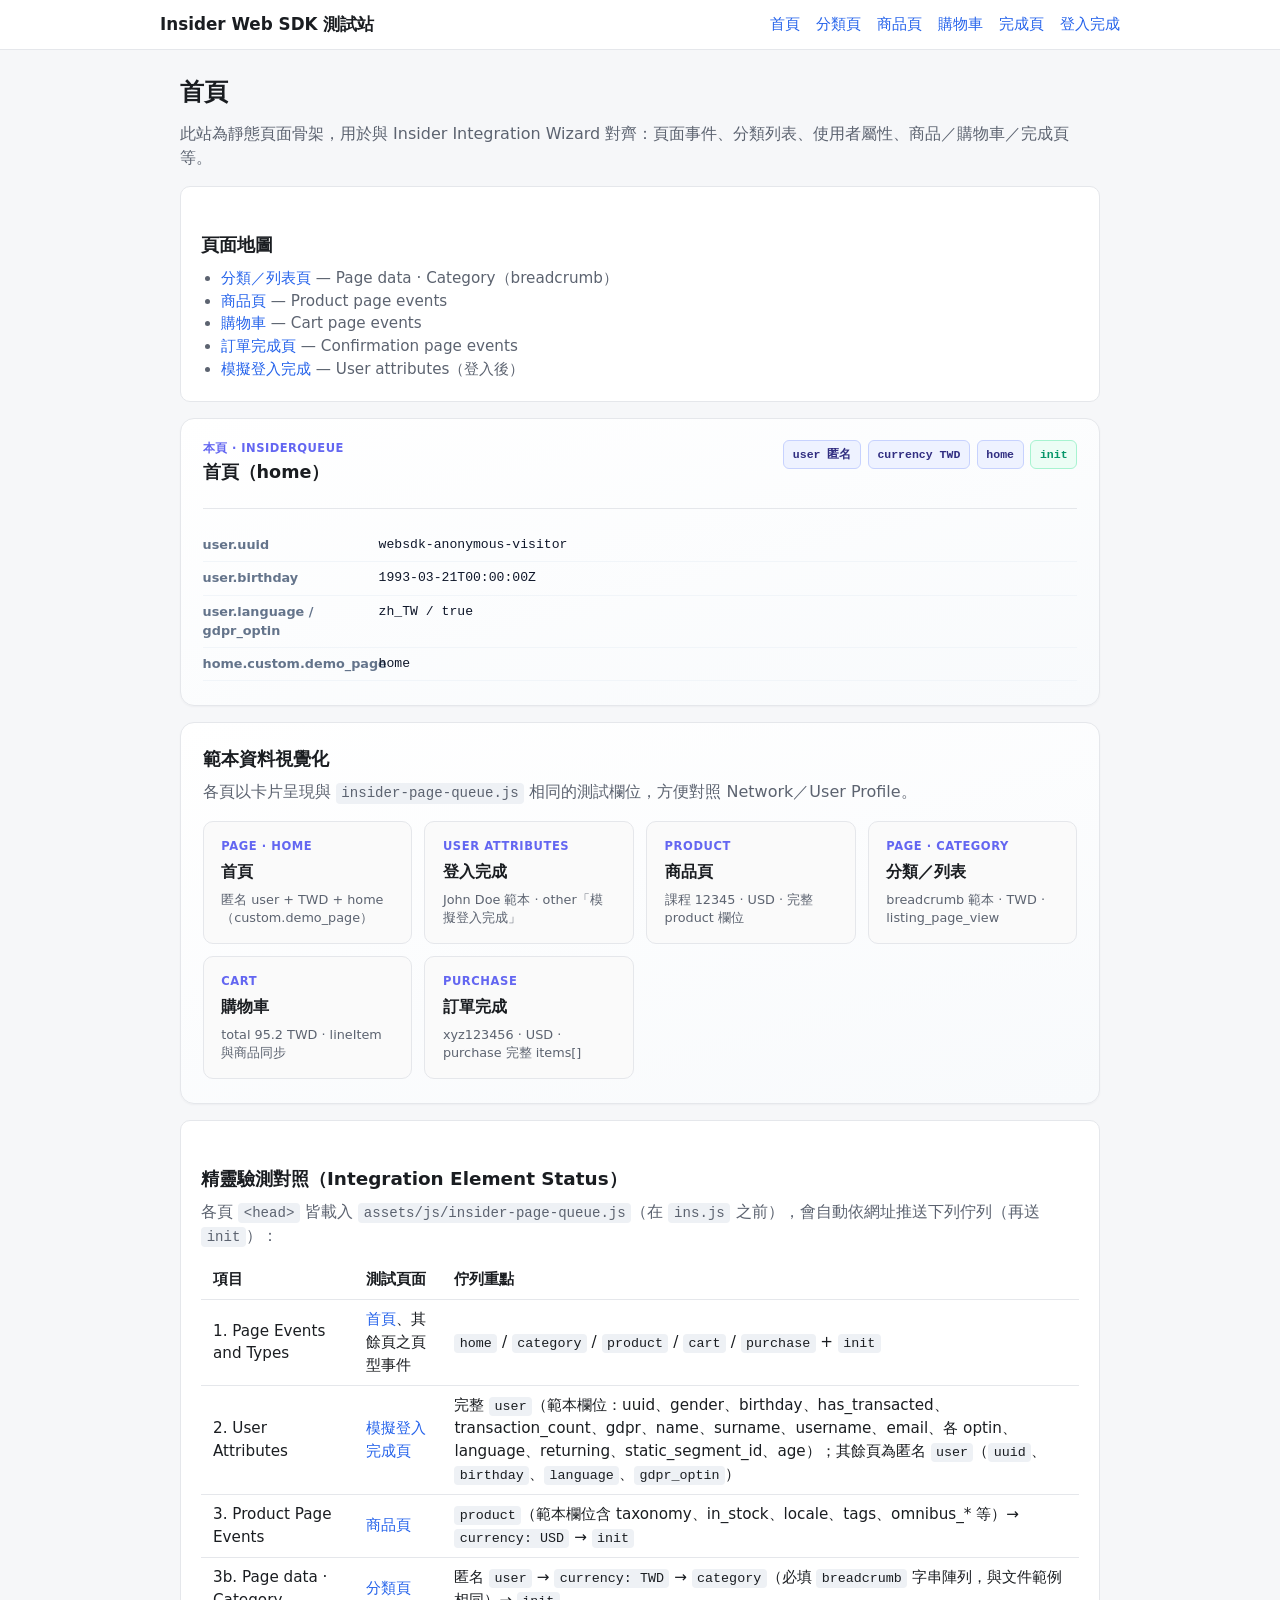
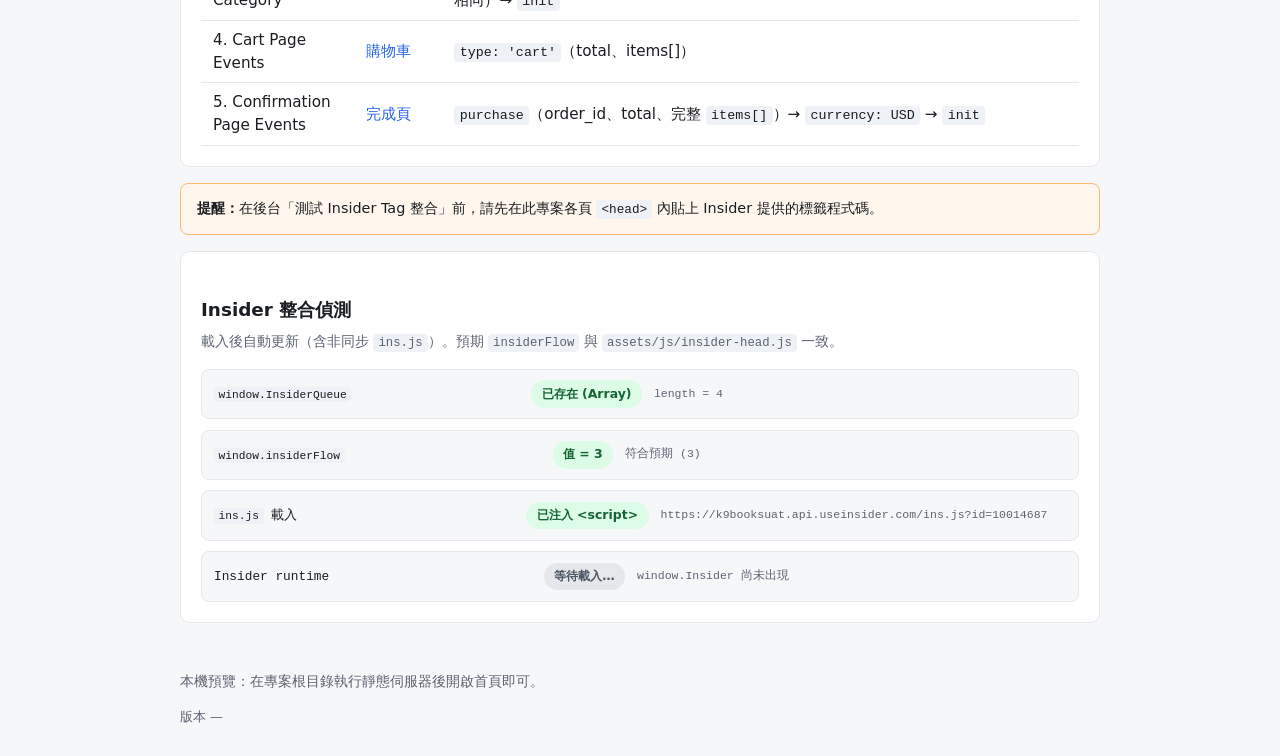
==== commit 4dd7c837: "chore: update Insider Web SDK test site" ====
--- a/index.html
+++ b/index.html
@@ -104,7 +104,7 @@
           </div>
           <div>
             <dt>user.birthday</dt>
-            <dd>1993-03-21</dd>
+            <dd>1993-03-21T00:00:00Z</dd>
           </div>
           <div>
             <dt>user.language / gdpr_optin</dt>
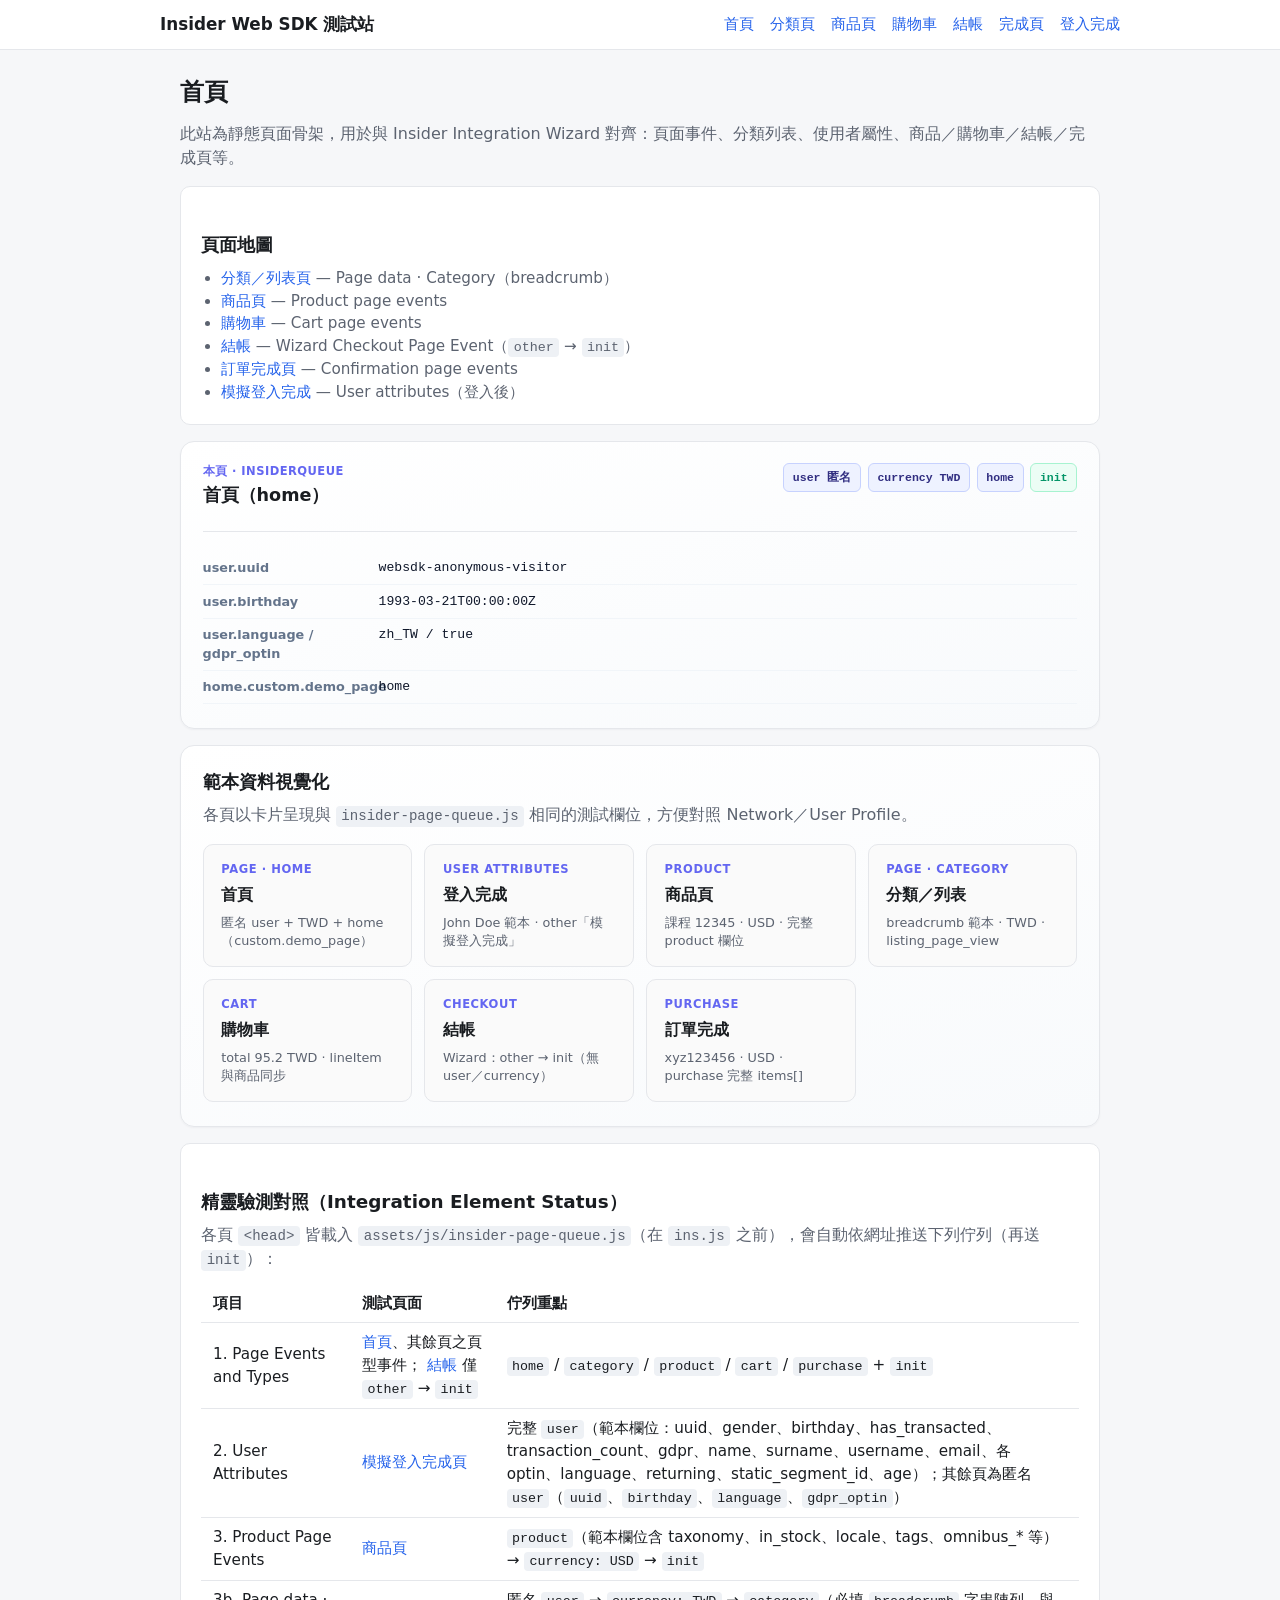
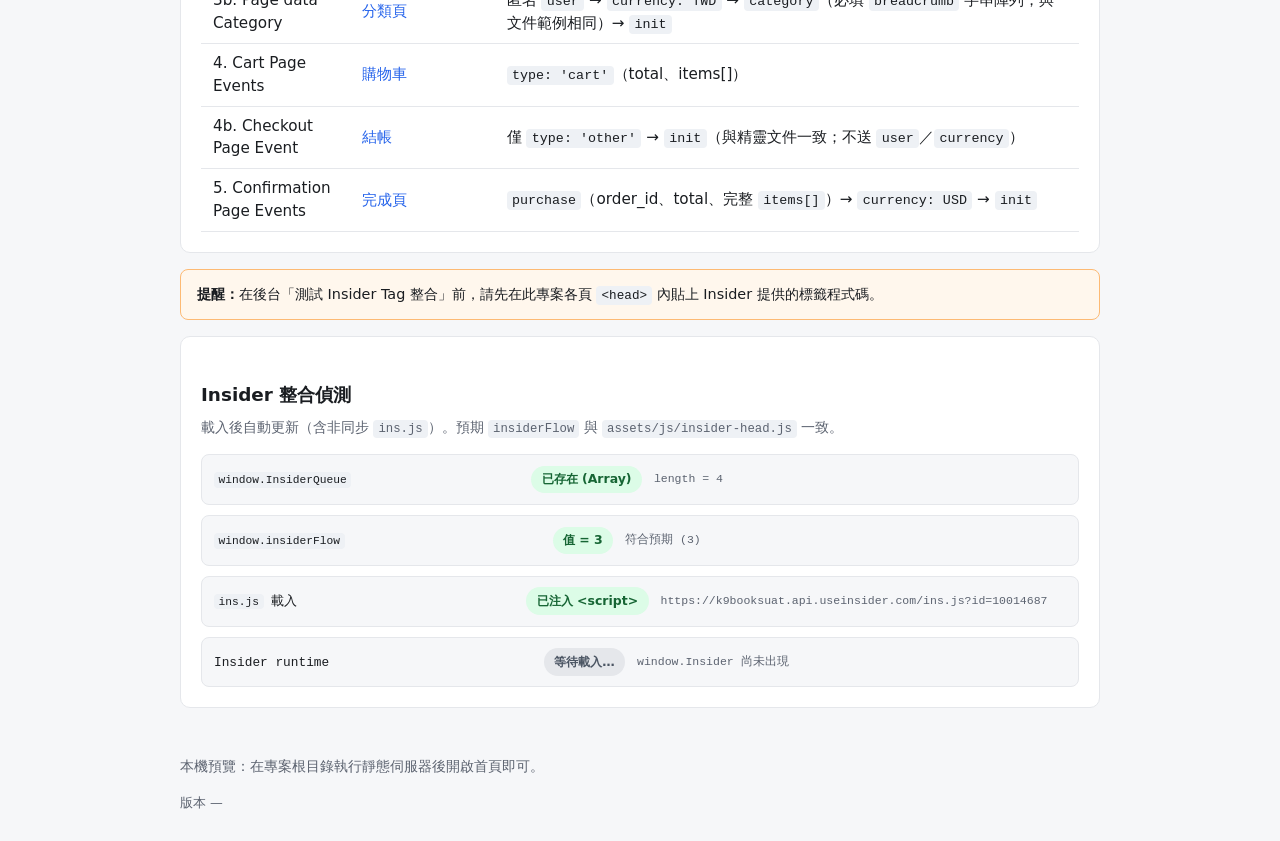
==== commit d68989ba: "chore: update Insider Web SDK test site" ====
--- a/index.html
+++ b/index.html
@@ -53,6 +53,7 @@
           <a href="category.html">分類頁</a>
           <a href="product.html">商品頁</a>
           <a href="cart.html">購物車</a>
+          <a href="checkout.html">結帳</a>
           <a href="confirmation.html">完成頁</a>
           <a href="login-complete.html">登入完成</a>
         </nav>
@@ -62,7 +63,7 @@
       <h1>首頁</h1>
       <p>
         此站為靜態頁面骨架，用於與 Insider Integration Wizard
-        對齊：頁面事件、分類列表、使用者屬性、商品／購物車／完成頁等。
+        對齊：頁面事件、分類列表、使用者屬性、商品／購物車／結帳／完成頁等。
       </p>
       <div class="card">
         <h2>頁面地圖</h2>
@@ -72,6 +73,10 @@
           </li>
           <li><a href="product.html">商品頁</a> — Product page events</li>
           <li><a href="cart.html">購物車</a> — Cart page events</li>
+          <li>
+            <a href="checkout.html">結帳</a> — Wizard Checkout Page Event（<code>other</code>
+            → <code>init</code>）
+          </li>
           <li>
             <a href="confirmation.html">訂單完成頁</a> — Confirmation page
             events
@@ -149,6 +154,11 @@
             <p class="dash-tile__title">購物車</p>
             <p class="dash-tile__meta">total 95.2 TWD · lineItem 與商品同步</p>
           </a>
+          <a class="dash-tile" href="checkout.html">
+            <p class="dash-tile__label">Checkout</p>
+            <p class="dash-tile__title">結帳</p>
+            <p class="dash-tile__meta">Wizard：other → init（無 user／currency）</p>
+          </a>
           <a class="dash-tile" href="confirmation.html">
             <p class="dash-tile__label">Purchase</p>
             <p class="dash-tile__title">訂單完成</p>
@@ -177,7 +187,8 @@
             <tr>
               <td>1. Page Events and Types</td>
               <td>
-                <a href="index.html">首頁</a>、其餘頁之頁型事件
+                <a href="index.html">首頁</a>、其餘頁之頁型事件；
+                <a href="checkout.html">結帳</a> 僅 <code>other</code> → <code>init</code>
               </td>
               <td><code>home</code> / <code>category</code> / <code>product</code> / <code>cart</code> / <code>purchase</code> + <code>init</code></td>
             </tr>
@@ -213,6 +224,14 @@
               <td>4. Cart Page Events</td>
               <td><a href="cart.html">購物車</a></td>
               <td><code>type: &apos;cart&apos;</code>（total、items[]）</td>
+            </tr>
+            <tr>
+              <td>4b. Checkout Page Event</td>
+              <td><a href="checkout.html">結帳</a></td>
+              <td>
+                僅 <code>type: &apos;other&apos;</code> → <code>init</code>（與精靈文件一致；不送
+                <code>user</code>／<code>currency</code>）
+              </td>
             </tr>
             <tr>
               <td>5. Confirmation Page Events</td>
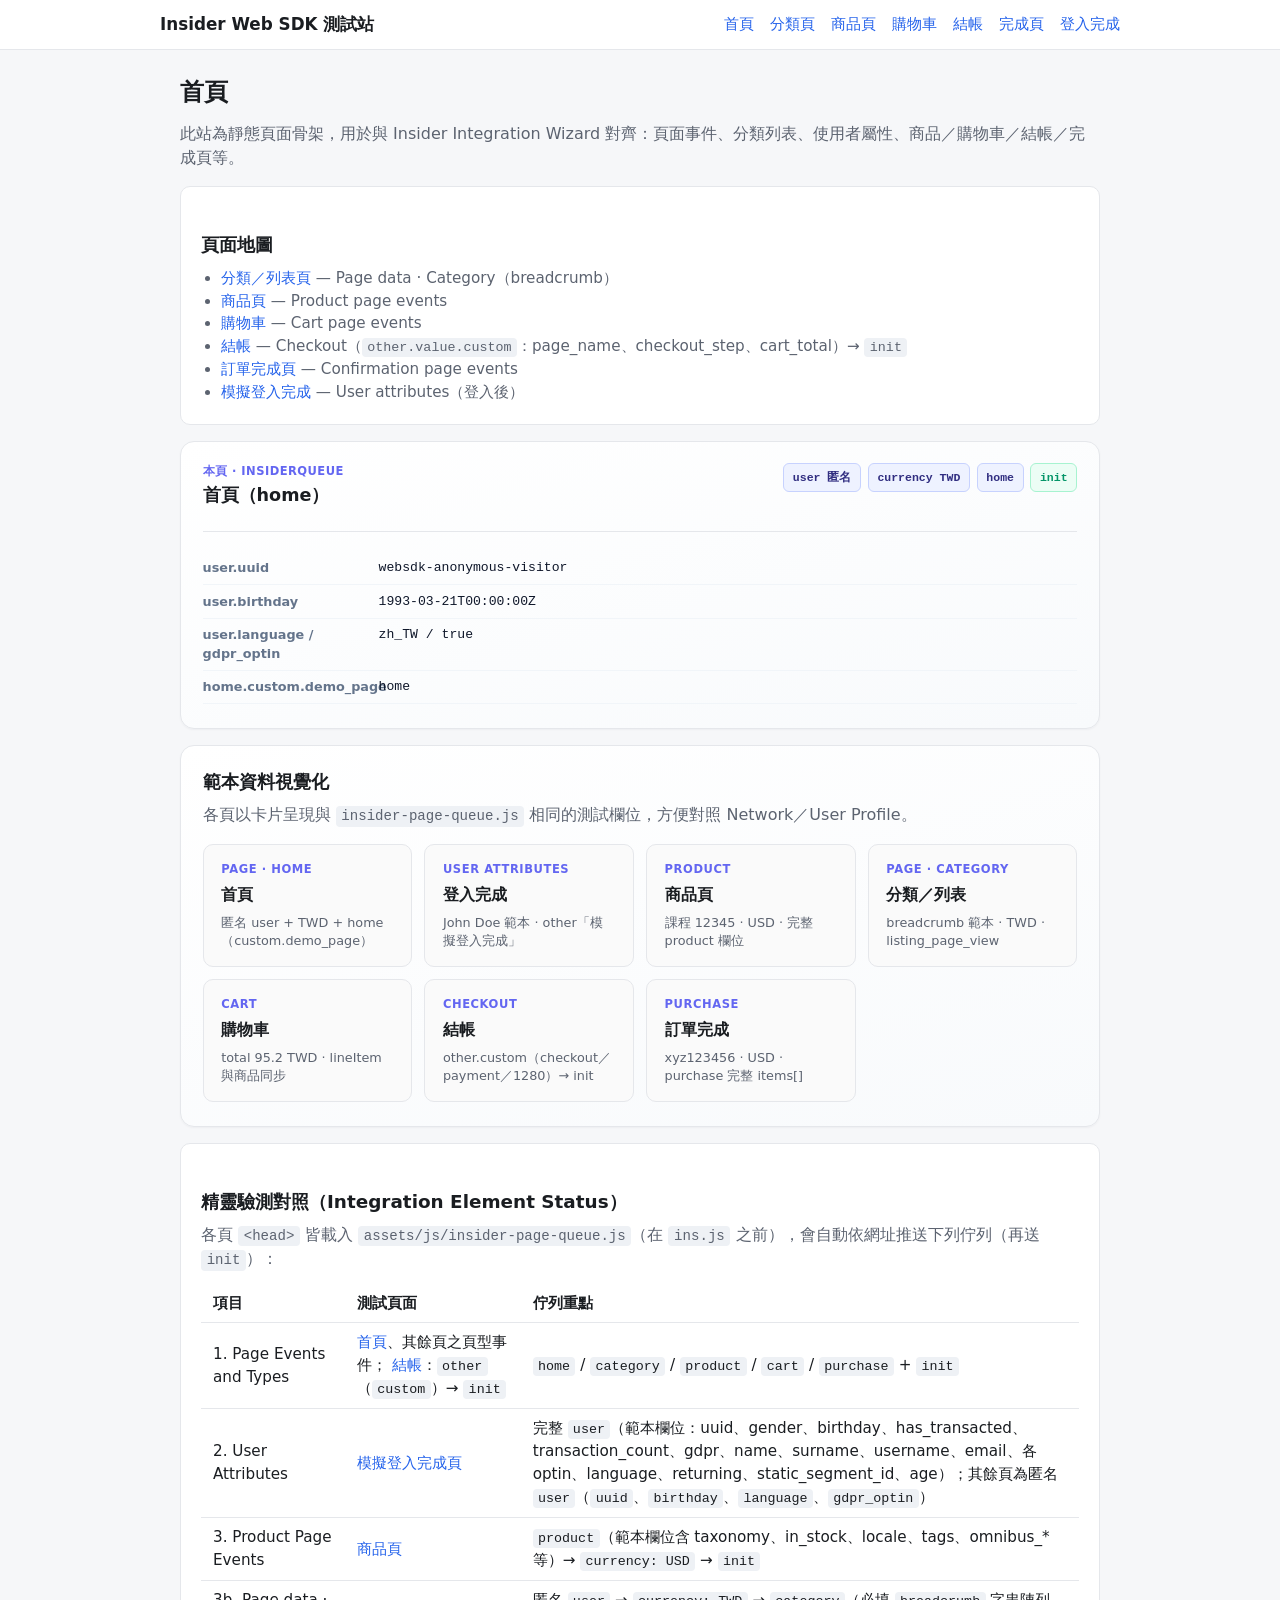
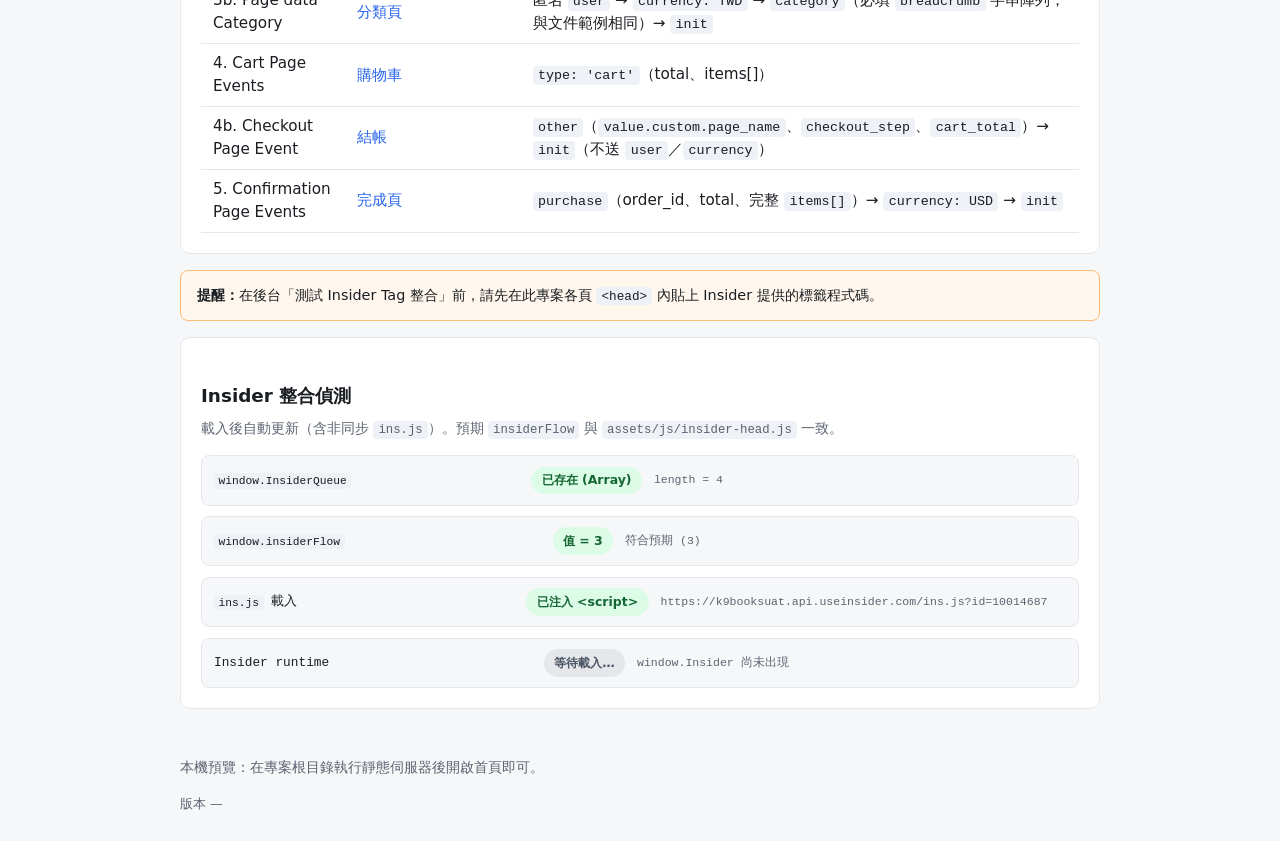
==== commit c24ff03c: "chore: update Insider Web SDK test site" ====
--- a/index.html
+++ b/index.html
@@ -74,8 +74,8 @@
           <li><a href="product.html">商品頁</a> — Product page events</li>
           <li><a href="cart.html">購物車</a> — Cart page events</li>
           <li>
-            <a href="checkout.html">結帳</a> — Wizard Checkout Page Event（<code>other</code>
-            → <code>init</code>）
+            <a href="checkout.html">結帳</a> — Checkout（<code>other.value.custom</code>：page_name、checkout_step、cart_total）→
+            <code>init</code>
           </li>
           <li>
             <a href="confirmation.html">訂單完成頁</a> — Confirmation page
@@ -157,7 +157,7 @@
           <a class="dash-tile" href="checkout.html">
             <p class="dash-tile__label">Checkout</p>
             <p class="dash-tile__title">結帳</p>
-            <p class="dash-tile__meta">Wizard：other → init（無 user／currency）</p>
+            <p class="dash-tile__meta">other.custom（checkout／payment／1280）→ init</p>
           </a>
           <a class="dash-tile" href="confirmation.html">
             <p class="dash-tile__label">Purchase</p>
@@ -188,7 +188,8 @@
               <td>1. Page Events and Types</td>
               <td>
                 <a href="index.html">首頁</a>、其餘頁之頁型事件；
-                <a href="checkout.html">結帳</a> 僅 <code>other</code> → <code>init</code>
+                <a href="checkout.html">結帳</a>：<code>other</code>（<code>custom</code>）→
+                <code>init</code>
               </td>
               <td><code>home</code> / <code>category</code> / <code>product</code> / <code>cart</code> / <code>purchase</code> + <code>init</code></td>
             </tr>
@@ -229,8 +230,8 @@
               <td>4b. Checkout Page Event</td>
               <td><a href="checkout.html">結帳</a></td>
               <td>
-                僅 <code>type: &apos;other&apos;</code> → <code>init</code>（與精靈文件一致；不送
-                <code>user</code>／<code>currency</code>）
+                <code>other</code>（<code>value.custom.page_name</code>、<code>checkout_step</code>、<code>cart_total</code>）→
+                <code>init</code>（不送 <code>user</code>／<code>currency</code>）
               </td>
             </tr>
             <tr>
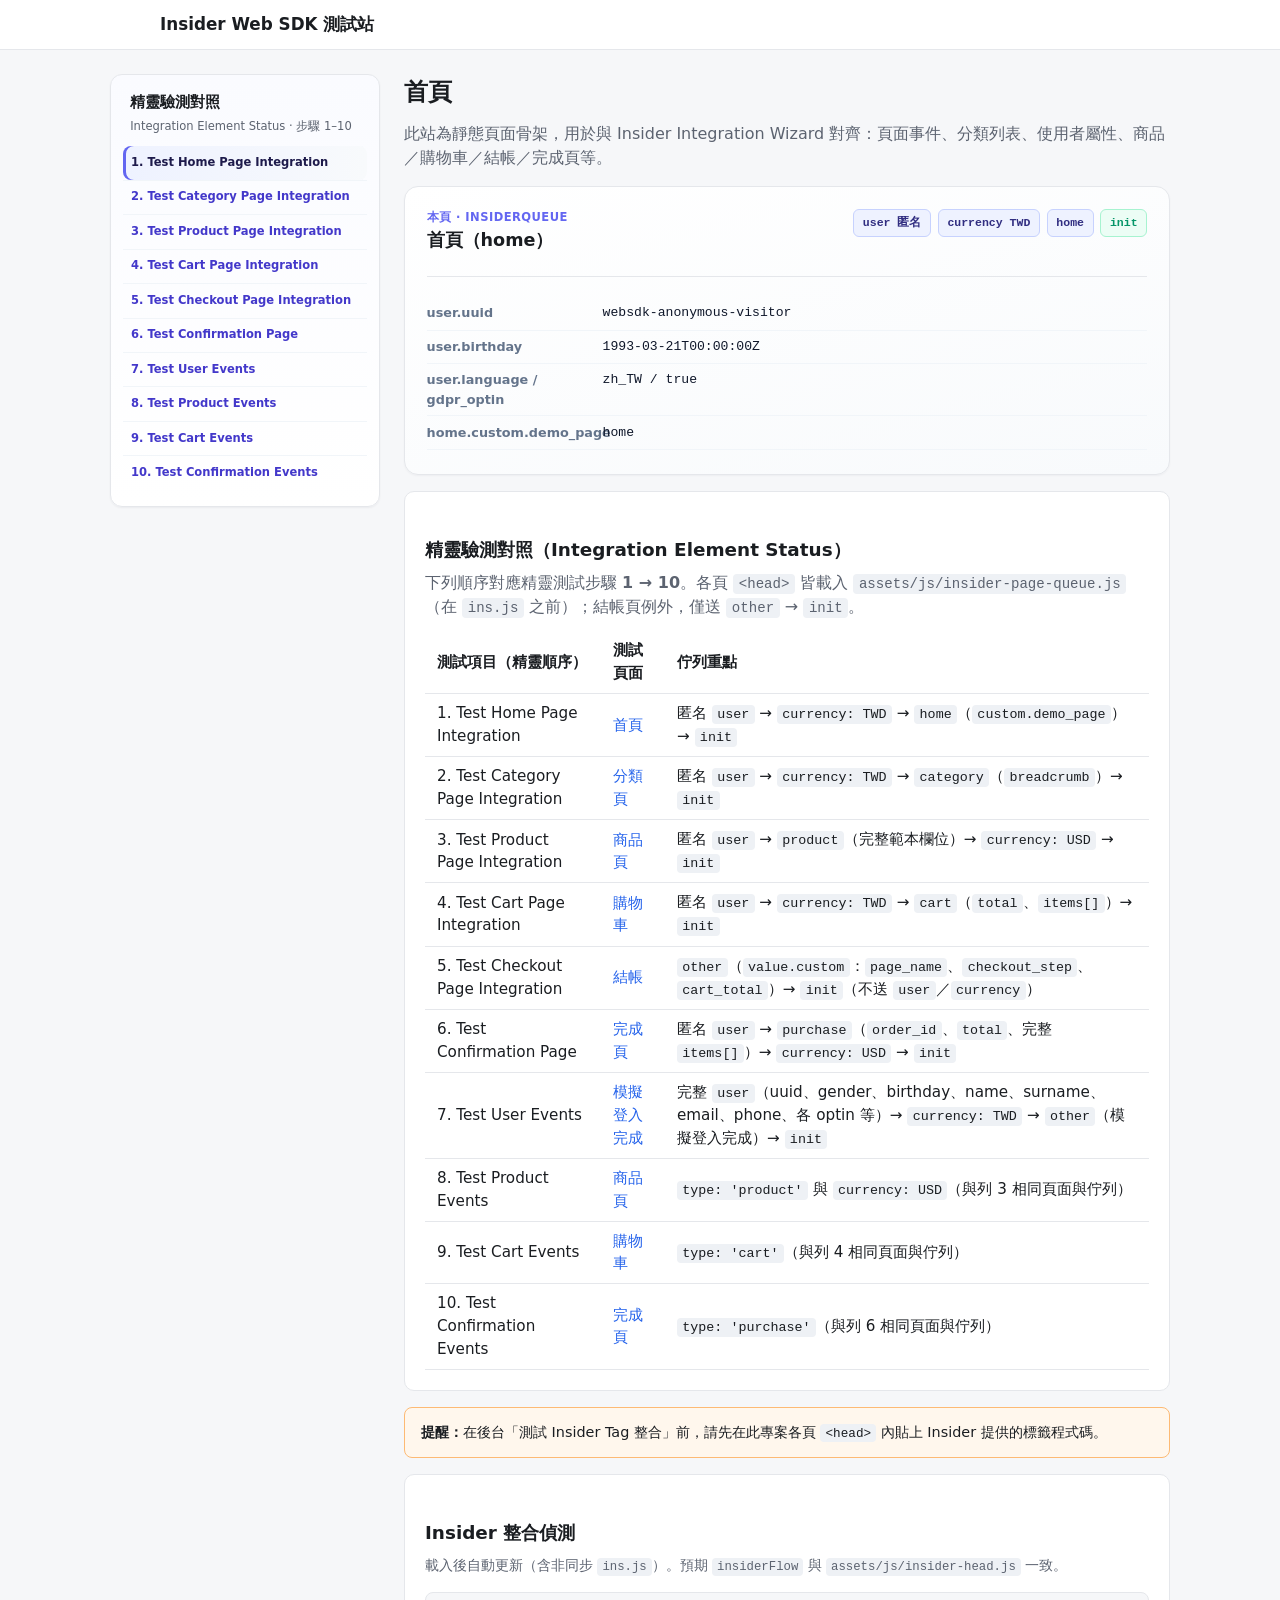
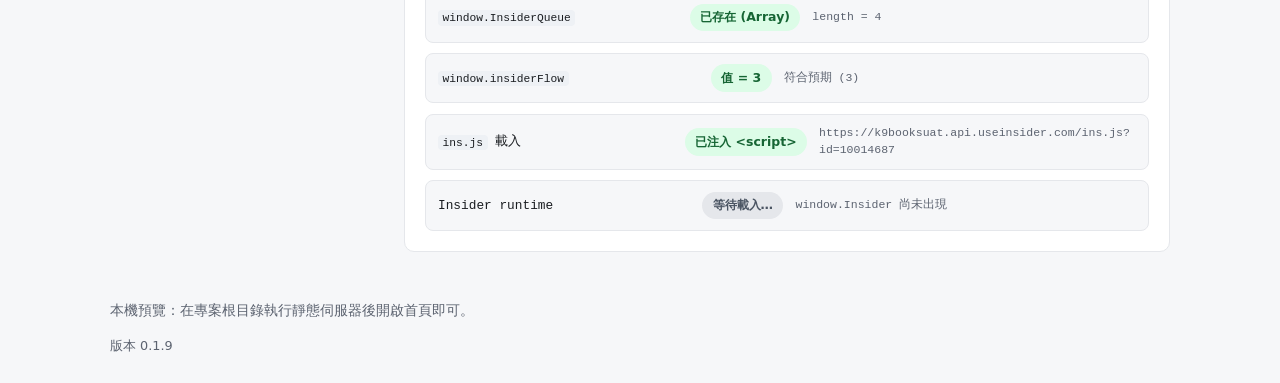
==== commit f61c8d9e: "chore: update Insider Web SDK test site" ====
--- a/index.html
+++ b/index.html
@@ -48,44 +48,31 @@
     <header class="site-header">
       <div class="site-header-inner">
         <a class="brand" href="index.html">Insider Web SDK 測試站</a>
-        <nav aria-label="主要導覽">
-          <a href="index.html" aria-current="page">首頁</a>
-          <a href="category.html">分類頁</a>
-          <a href="product.html">商品頁</a>
-          <a href="cart.html">購物車</a>
-          <a href="checkout.html">結帳</a>
-          <a href="confirmation.html">完成頁</a>
-          <a href="login-complete.html">登入完成</a>
-        </nav>
       </div>
     </header>
-    <main>
+    <main class="layout-wizard">
+      <nav class="wizard-menu" aria-labelledby="wizard-menu-title">
+        <p id="wizard-menu-title" class="wizard-menu__heading">精靈驗測對照</p>
+        <p class="wizard-menu__sub">Integration Element Status · 步驟 1–10</p>
+        <ol class="wizard-menu__list">
+          <li><a href="index.html" class="wizard-menu__link" aria-current="page">1. Test Home Page Integration</a></li>
+          <li><a href="category.html" class="wizard-menu__link">2. Test Category Page Integration</a></li>
+          <li><a href="product.html" class="wizard-menu__link">3. Test Product Page Integration</a></li>
+          <li><a href="cart.html" class="wizard-menu__link">4. Test Cart Page Integration</a></li>
+          <li><a href="checkout.html" class="wizard-menu__link">5. Test Checkout Page Integration</a></li>
+          <li><a href="confirmation.html" class="wizard-menu__link">6. Test Confirmation Page</a></li>
+          <li><a href="login-complete.html" class="wizard-menu__link">7. Test User Events</a></li>
+          <li><a href="product.html" class="wizard-menu__link">8. Test Product Events</a></li>
+          <li><a href="cart.html" class="wizard-menu__link">9. Test Cart Events</a></li>
+          <li><a href="confirmation.html" class="wizard-menu__link">10. Test Confirmation Events</a></li>
+        </ol>
+      </nav>
+      <div class="layout-wizard__main">
       <h1>首頁</h1>
       <p>
         此站為靜態頁面骨架，用於與 Insider Integration Wizard
         對齊：頁面事件、分類列表、使用者屬性、商品／購物車／結帳／完成頁等。
       </p>
-      <div class="card">
-        <h2>頁面地圖</h2>
-        <ul class="meta">
-          <li>
-            <a href="category.html">分類／列表頁</a> — Page data · Category（breadcrumb）
-          </li>
-          <li><a href="product.html">商品頁</a> — Product page events</li>
-          <li><a href="cart.html">購物車</a> — Cart page events</li>
-          <li>
-            <a href="checkout.html">結帳</a> — Checkout（<code>other.value.custom</code>：page_name、checkout_step、cart_total）→
-            <code>init</code>
-          </li>
-          <li>
-            <a href="confirmation.html">訂單完成頁</a> — Confirmation page
-            events
-          </li>
-          <li>
-            <a href="login-complete.html">模擬登入完成</a> — User attributes（登入後）
-          </li>
-        </ul>
-      </div>
 
       <section class="insider-preview insider-preview--compact" aria-labelledby="preview-home-h2">
         <header class="insider-preview__header">
@@ -122,125 +109,99 @@
         </dl>
       </section>
 
-      <section class="insider-preview insider-preview--dashboard" aria-labelledby="dash-title">
-        <h2 id="dash-title">範本資料視覺化</h2>
-        <p class="meta" style="margin-bottom: 0">
-          各頁以卡片呈現與 <code>insider-page-queue.js</code> 相同的測試欄位，方便對照
-          Network／User Profile。
-        </p>
-        <div class="dash-tiles">
-          <a class="dash-tile" href="index.html">
-            <p class="dash-tile__label">Page · home</p>
-            <p class="dash-tile__title">首頁</p>
-            <p class="dash-tile__meta">匿名 user + TWD + home（custom.demo_page）</p>
-          </a>
-          <a class="dash-tile" href="login-complete.html">
-            <p class="dash-tile__label">User attributes</p>
-            <p class="dash-tile__title">登入完成</p>
-            <p class="dash-tile__meta">John Doe 範本 · other「模擬登入完成」</p>
-          </a>
-          <a class="dash-tile" href="product.html">
-            <p class="dash-tile__label">Product</p>
-            <p class="dash-tile__title">商品頁</p>
-            <p class="dash-tile__meta">課程 12345 · USD · 完整 product 欄位</p>
-          </a>
-          <a class="dash-tile" href="category.html">
-            <p class="dash-tile__label">Page · category</p>
-            <p class="dash-tile__title">分類／列表</p>
-            <p class="dash-tile__meta">breadcrumb 範本 · TWD · listing_page_view</p>
-          </a>
-          <a class="dash-tile" href="cart.html">
-            <p class="dash-tile__label">Cart</p>
-            <p class="dash-tile__title">購物車</p>
-            <p class="dash-tile__meta">total 95.2 TWD · lineItem 與商品同步</p>
-          </a>
-          <a class="dash-tile" href="checkout.html">
-            <p class="dash-tile__label">Checkout</p>
-            <p class="dash-tile__title">結帳</p>
-            <p class="dash-tile__meta">other.custom（checkout／payment／1280）→ init</p>
-          </a>
-          <a class="dash-tile" href="confirmation.html">
-            <p class="dash-tile__label">Purchase</p>
-            <p class="dash-tile__title">訂單完成</p>
-            <p class="dash-tile__meta">xyz123456 · USD · purchase 完整 items[]</p>
-          </a>
-        </div>
-      </section>
-
       <div class="card">
         <h2>精靈驗測對照（Integration Element Status）</h2>
         <p class="meta" style="margin-bottom: 0.75rem">
-          各頁 <code>&lt;head&gt;</code> 皆載入
+          下列順序對應精靈測試步驟 <strong>1 → 10</strong>。各頁
+          <code>&lt;head&gt;</code> 皆載入
           <code>assets/js/insider-page-queue.js</code>（在
-          <code>ins.js</code> 之前），會自動依網址推送下列佇列（再送
-          <code>init</code>）：
+          <code>ins.js</code> 之前）；結帳頁例外，僅送
+          <code>other</code> → <code>init</code>。
         </p>
         <table>
           <thead>
             <tr>
-              <th>項目</th>
+              <th>測試項目（精靈順序）</th>
               <th>測試頁面</th>
               <th>佇列重點</th>
             </tr>
           </thead>
           <tbody>
             <tr>
-              <td>1. Page Events and Types</td>
-              <td>
-                <a href="index.html">首頁</a>、其餘頁之頁型事件；
-                <a href="checkout.html">結帳</a>：<code>other</code>（<code>custom</code>）→
+              <td>1. Test Home Page Integration</td>
+              <td><a href="index.html">首頁</a></td>
+              <td>
+                匿名 <code>user</code> → <code>currency: TWD</code> → <code>home</code>（<code>custom.demo_page</code>）→
                 <code>init</code>
               </td>
-              <td><code>home</code> / <code>category</code> / <code>product</code> / <code>cart</code> / <code>purchase</code> + <code>init</code></td>
-            </tr>
-            <tr>
-              <td>2. User Attributes</td>
-              <td>
-                <a href="login-complete.html">模擬登入完成頁</a>
-              </td>
-              <td>
-                完整 <code>user</code>（範本欄位：uuid、gender、birthday、has_transacted、transaction_count、gdpr、name、surname、username、email、各
-                optin、language、returning、static_segment_id、age）；其餘頁為匿名
-                <code>user</code>（<code>uuid</code>、<code>birthday</code>、<code>language</code>、<code>gdpr_optin</code>）
-              </td>
-            </tr>
-            <tr>
-              <td>3. Product Page Events</td>
+            </tr>
+            <tr>
+              <td>2. Test Category Page Integration</td>
+              <td><a href="category.html">分類頁</a></td>
+              <td>
+                匿名 <code>user</code> → <code>currency: TWD</code> →
+                <code>category</code>（<code>breadcrumb</code>）→ <code>init</code>
+              </td>
+            </tr>
+            <tr>
+              <td>3. Test Product Page Integration</td>
               <td><a href="product.html">商品頁</a></td>
               <td>
-                <code>product</code>（範本欄位含 taxonomy、in_stock、locale、tags、omnibus_* 等）→
+                匿名 <code>user</code> → <code>product</code>（完整範本欄位）→
                 <code>currency: USD</code> → <code>init</code>
               </td>
             </tr>
             <tr>
-              <td>3b. Page data · Category</td>
-              <td><a href="category.html">分類頁</a></td>
+              <td>4. Test Cart Page Integration</td>
+              <td><a href="cart.html">購物車</a></td>
               <td>
                 匿名 <code>user</code> → <code>currency: TWD</code> →
-                <code>category</code>（必填 <code>breadcrumb</code> 字串陣列，與文件範例相同）→
-                <code>init</code>
-              </td>
-            </tr>
-            <tr>
-              <td>4. Cart Page Events</td>
+                <code>cart</code>（<code>total</code>、<code>items[]</code>）→ <code>init</code>
+              </td>
+            </tr>
+            <tr>
+              <td>5. Test Checkout Page Integration</td>
+              <td><a href="checkout.html">結帳</a></td>
+              <td>
+                <code>other</code>（<code>value.custom</code>：<code>page_name</code>、<code>checkout_step</code>、<code>cart_total</code>）→
+                <code>init</code>（不送 <code>user</code>／<code>currency</code>）
+              </td>
+            </tr>
+            <tr>
+              <td>6. Test Confirmation Page</td>
+              <td><a href="confirmation.html">完成頁</a></td>
+              <td>
+                匿名 <code>user</code> → <code>purchase</code>（<code>order_id</code>、<code>total</code>、完整
+                <code>items[]</code>）→ <code>currency: USD</code> → <code>init</code>
+              </td>
+            </tr>
+            <tr>
+              <td>7. Test User Events</td>
+              <td><a href="login-complete.html">模擬登入完成</a></td>
+              <td>
+                完整 <code>user</code>（uuid、gender、birthday、name、surname、email、phone、各 optin 等）→
+                <code>currency: TWD</code> → <code>other</code>（模擬登入完成）→ <code>init</code>
+              </td>
+            </tr>
+            <tr>
+              <td>8. Test Product Events</td>
+              <td><a href="product.html">商品頁</a></td>
+              <td>
+                <code>type: &apos;product&apos;</code> 與 <code>currency: USD</code>（與列 3 相同頁面與佇列）
+              </td>
+            </tr>
+            <tr>
+              <td>9. Test Cart Events</td>
               <td><a href="cart.html">購物車</a></td>
-              <td><code>type: &apos;cart&apos;</code>（total、items[]）</td>
-            </tr>
-            <tr>
-              <td>4b. Checkout Page Event</td>
-              <td><a href="checkout.html">結帳</a></td>
-              <td>
-                <code>other</code>（<code>value.custom.page_name</code>、<code>checkout_step</code>、<code>cart_total</code>）→
-                <code>init</code>（不送 <code>user</code>／<code>currency</code>）
-              </td>
-            </tr>
-            <tr>
-              <td>5. Confirmation Page Events</td>
+              <td>
+                <code>type: &apos;cart&apos;</code>（與列 4 相同頁面與佇列）
+              </td>
+            </tr>
+            <tr>
+              <td>10. Test Confirmation Events</td>
               <td><a href="confirmation.html">完成頁</a></td>
               <td>
-                <code>purchase</code>（order_id、total、完整
-                <code>items[]</code>）→ <code>currency: USD</code> →
-                <code>init</code>
+                <code>type: &apos;purchase&apos;</code>（與列 6 相同頁面與佇列）
               </td>
             </tr>
           </tbody>
@@ -322,6 +283,7 @@
           </div>
         </div>
       </section>
+    </div>
     </main>
     <footer class="site-footer">
       <p>本機預覽：在專案根目錄執行靜態伺服器後開啟首頁即可。</p>
--- a/assets/css/styles.css
+++ b/assets/css/styles.css
@@ -72,7 +72,7 @@
   margin: 0 auto;
   display: flex;
   align-items: center;
-  justify-content: space-between;
+  justify-content: flex-start;
   gap: 1rem;
   flex-wrap: wrap;
 }
@@ -85,22 +85,99 @@
 
 .brand:hover {
   text-decoration: none;
-}
-
-nav {
-  display: flex;
-  flex-wrap: wrap;
-  gap: 0.5rem 1rem;
-}
-
-nav a {
-  font-size: 0.95rem;
 }
 
 main {
   max-width: 960px;
   margin: 0 auto;
   padding: 1.5rem 1.25rem 3rem;
+}
+
+main.layout-wizard {
+  max-width: 1100px;
+  display: grid;
+  grid-template-columns: minmax(220px, 270px) minmax(0, 1fr);
+  gap: 1.5rem;
+  align-items: start;
+}
+
+.layout-wizard__main {
+  min-width: 0;
+}
+
+.wizard-menu {
+  border: 1px solid var(--border);
+  border-radius: 12px;
+  padding: 1rem 0.75rem;
+  background: linear-gradient(180deg, #fafbff 0%, var(--surface) 100%);
+  box-shadow: 0 1px 2px rgba(15, 23, 42, 0.05);
+  position: sticky;
+  top: 3.35rem;
+}
+
+.wizard-menu__heading {
+  margin: 0 0 0.25rem;
+  padding: 0 0.45rem;
+  font-size: 0.95rem;
+  font-weight: 700;
+  color: var(--text);
+}
+
+.wizard-menu__sub {
+  margin: 0 0 0.75rem;
+  padding: 0 0.45rem;
+  font-size: 0.72rem;
+  color: var(--muted);
+  line-height: 1.4;
+}
+
+.wizard-menu__list {
+  margin: 0;
+  padding: 0;
+  list-style: none;
+}
+
+.wizard-menu__list li {
+  margin: 0;
+  border-top: 1px solid #f1f5f9;
+}
+
+.wizard-menu__list li:first-child {
+  border-top: none;
+}
+
+.wizard-menu__link {
+  display: block;
+  padding: 0.55rem 0.5rem;
+  font-size: 0.72rem;
+  font-weight: 600;
+  line-height: 1.38;
+  color: #4338ca;
+  text-decoration: none;
+  border-radius: 8px;
+  transition: background 0.12s, color 0.12s;
+}
+
+.wizard-menu__link:hover {
+  background: #eef2ff;
+  color: #312e81;
+  text-decoration: none;
+}
+
+.wizard-menu__link[aria-current="page"] {
+  background: linear-gradient(90deg, #eef2ff, #f8fafc);
+  color: #1e1b4b;
+  box-shadow: inset 3px 0 0 0 #6366f1;
+}
+
+@media (max-width: 820px) {
+  main.layout-wizard {
+    grid-template-columns: 1fr;
+  }
+
+  .wizard-menu {
+    position: static;
+  }
 }
 
 h1 {
@@ -174,7 +251,7 @@
 }
 
 .site-footer {
-  max-width: 960px;
+  max-width: 1100px;
   margin: 0 auto;
   padding: 0 1.25rem 2rem;
   font-size: 0.85rem;
